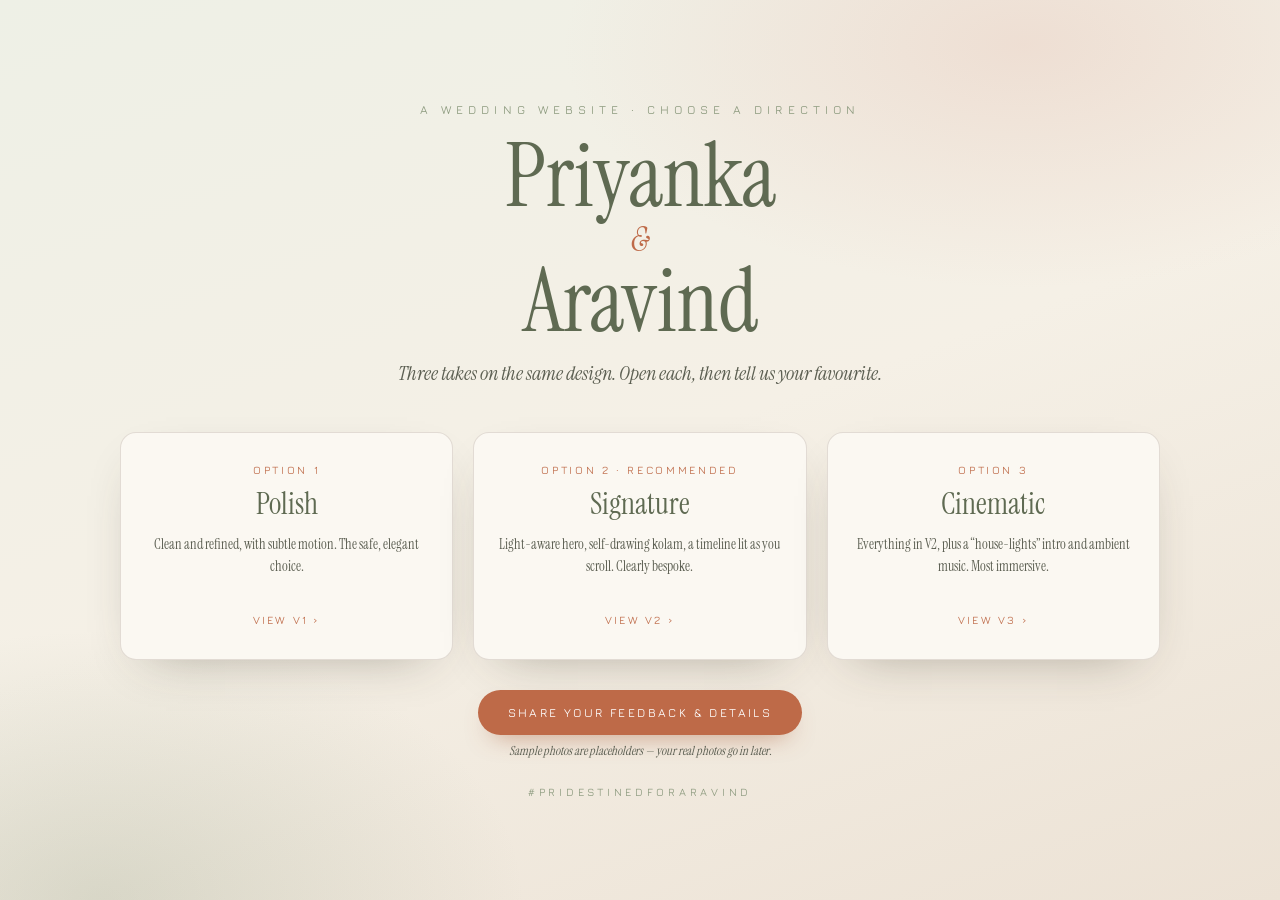
==== index.html @ 7459427a "Preview: 3 wedding-site design variations + feedback form Co-Authored-By: Claude Opus 4.8 <noreply@a" ====
<!DOCTYPE html>
<html lang="en">
<head>
<meta charset="UTF-8">
<meta name="viewport" content="width=device-width, initial-scale=1">
<title>Priyanka & Aravind — design options</title>
<meta name="description" content="Three design options for the wedding website of Priyanka & Aravind. Pick a favourite.">
<meta property="og:type" content="website">
<meta property="og:title" content="Priyanka & Aravind — choose a design">
<meta property="og:description" content="Three design options for our wedding website. Take a look and tell us your favourite.">
<meta property="og:image" content="https://shyamsundar-stack.github.io/pa-wedding-preview/v2-signature/assets/share.png">
<style>
@font-face{font-family:'Instr';src:url('v2-signature/assets/fonts/InstrumentSerif-Regular.ttf');}
@font-face{font-family:'InstrI';font-style:italic;src:url('v2-signature/assets/fonts/InstrumentSerif-Italic.ttf');}
@font-face{font-family:'Jura';src:url('v2-signature/assets/fonts/Jura-Medium.ttf');}
:root{--ivory:#f5f0e6;--ivory2:#fbf8f2;--sage:#8c9a7e;--saged:#5f6a52;--terra:#be6a48;--ink:#42463c;--inks:#5b5e51;--line:rgba(110,90,72,.18);--shadow:0 18px 50px -28px rgba(60,55,40,.45);}
*{margin:0;padding:0;box-sizing:border-box;}
body{font-family:'Instr',Georgia,serif;color:var(--ink);min-height:100vh;
 background:radial-gradient(60% 45% at 80% 5%,rgba(233,201,188,.45),transparent 60%),
 radial-gradient(55% 50% at 8% 100%,rgba(140,154,126,.25),transparent 60%),
 linear-gradient(160deg,#eef0e6,var(--ivory) 50%,#ece2d5);
 display:flex;align-items:center;justify-content:center;padding:54px 22px;}
.wrap{max-width:1040px;width:100%;text-align:center;}
.eye{font-family:'Jura',sans-serif;text-transform:uppercase;letter-spacing:.42em;font-size:12px;color:var(--sage);margin-bottom:18px;}
h1{font-weight:400;color:var(--saged);font-size:clamp(46px,9vw,88px);line-height:.95;}
h1 .amp{font-family:'InstrI',serif;font-style:italic;color:var(--terra);display:block;font-size:.4em;margin:4px 0;}
.sub{font-family:'InstrI',serif;font-style:italic;color:var(--inks);font-size:clamp(16px,2.4vw,20px);margin-top:16px;}
.grid{display:grid;grid-template-columns:repeat(3,1fr);gap:20px;margin:46px 0 30px;}
.opt{display:block;background:var(--ivory2);border:1px solid var(--line);border-radius:16px;padding:30px 24px;
 text-decoration:none;color:inherit;transition:.25s;box-shadow:var(--shadow);}
.opt:hover{transform:translateY(-4px);border-color:var(--sage);}
.opt .n{font-family:'Jura',sans-serif;text-transform:uppercase;letter-spacing:.24em;font-size:11px;color:var(--terra);}
.opt h2{font-weight:400;color:var(--saged);font-size:30px;margin:8px 0 10px;}
.opt p{font-size:14px;color:var(--inks);line-height:1.6;min-height:66px;}
.opt .go{font-family:'Jura',sans-serif;text-transform:uppercase;letter-spacing:.2em;font-size:11px;color:var(--terra);margin-top:14px;display:inline-block;}
.fb{display:inline-flex;align-items:center;gap:10px;font-family:'Jura',sans-serif;text-transform:uppercase;
 letter-spacing:.2em;font-size:12px;color:#fff;background:var(--terra);padding:15px 30px;border-radius:34px;
 text-decoration:none;box-shadow:0 12px 26px -14px rgba(164,84,47,.7);transition:.25s;}
.fb:hover{background:#a4542f;transform:translateY(-2px);}
.hash{font-family:'Jura',sans-serif;text-transform:uppercase;letter-spacing:.34em;font-size:11px;color:var(--sage);margin-top:26px;}
.note{font-size:12.5px;color:var(--inks);font-style:italic;margin-top:8px;}
@media(max-width:760px){.grid{grid-template-columns:1fr;}.opt p{min-height:0;}}
</style>
</head>
<body>
<div class="wrap">
  <div class="eye">A wedding website · choose a direction</div>
  <h1>Priyanka<span class="amp">&amp;</span>Aravind</h1>
  <div class="sub">Three takes on the same design. Open each, then tell us your favourite.</div>
  <div class="grid">
    <a class="opt" href="v1-polish/"><div class="n">Option 1</div><h2>Polish</h2><p>Clean and refined, with subtle motion. The safe, elegant choice.</p><span class="go">View V1 &rsaquo;</span></a>
    <a class="opt" href="v2-signature/"><div class="n">Option 2 · recommended</div><h2>Signature</h2><p>Light-aware hero, self-drawing kolam, a timeline lit as you scroll. Clearly bespoke.</p><span class="go">View V2 &rsaquo;</span></a>
    <a class="opt" href="v3-cinematic/"><div class="n">Option 3</div><h2>Cinematic</h2><p>Everything in V2, plus a “house-lights” intro and ambient music. Most immersive.</p><span class="go">View V3 &rsaquo;</span></a>
  </div>
  <a class="fb" href="feedback/">Share your feedback &amp; details</a>
  <div class="note">Sample photos are placeholders — your real photos go in later.</div>
  <div class="hash">#PRIDestinedForAravind</div>
</div>
</body>
</html>
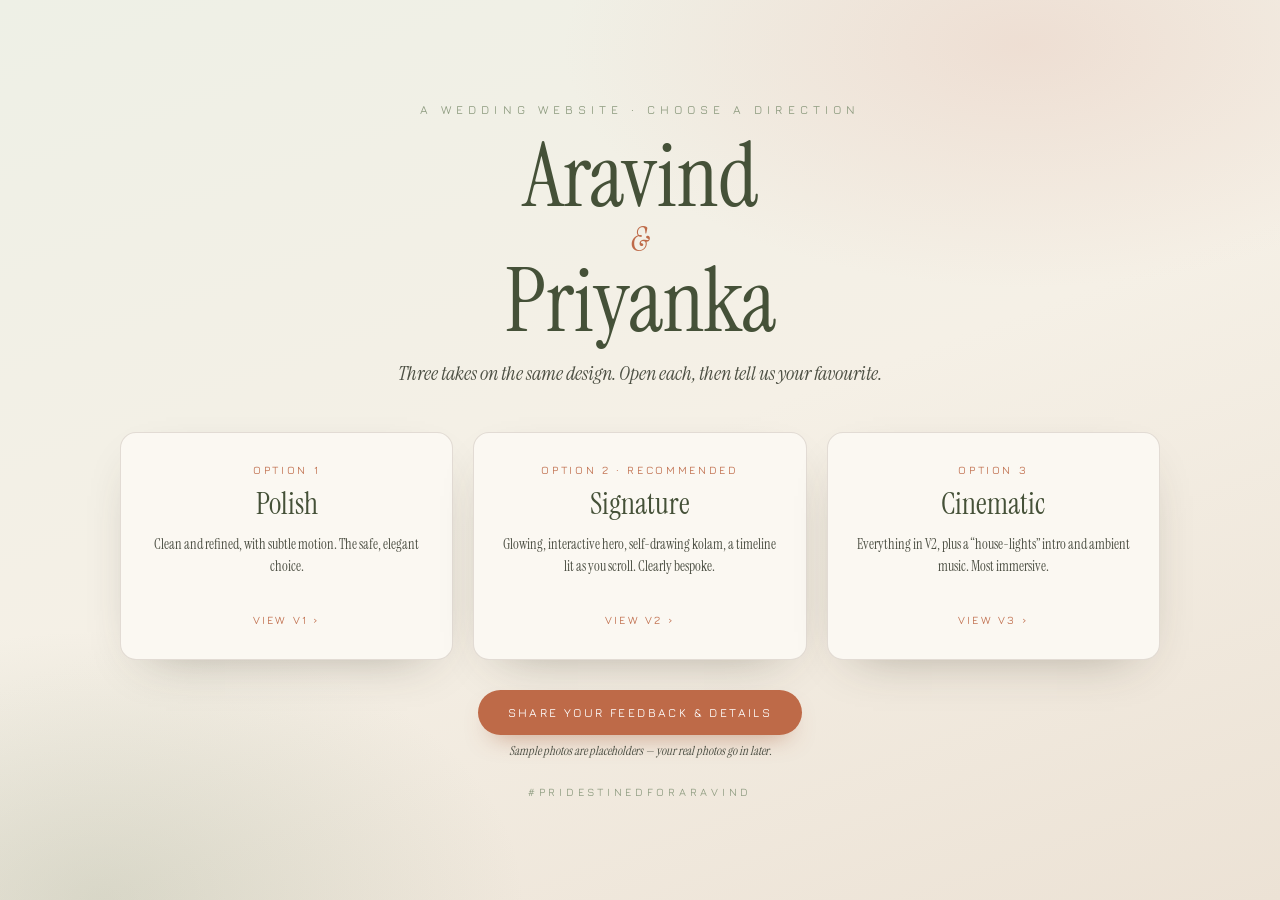
==== commit 34b8af46: "Remove residual light-metaphor copy (headings/taglines/intro/meta); finish Aravind-first across OG t" ====
--- a/index.html
+++ b/index.html
@@ -3,17 +3,17 @@
 <head>
 <meta charset="UTF-8">
 <meta name="viewport" content="width=device-width, initial-scale=1">
-<title>Priyanka & Aravind — design options</title>
-<meta name="description" content="Three design options for the wedding website of Priyanka & Aravind. Pick a favourite.">
+<title>Aravind & Priyanka — design options</title>
+<meta name="description" content="Three design options for the wedding website of Aravind & Priyanka. Pick a favourite.">
 <meta property="og:type" content="website">
-<meta property="og:title" content="Priyanka & Aravind — choose a design">
+<meta property="og:title" content="Aravind & Priyanka — choose a design">
 <meta property="og:description" content="Three design options for our wedding website. Take a look and tell us your favourite.">
 <meta property="og:image" content="https://shyamsundar-stack.github.io/pa-wedding-preview/v2-signature/assets/share.png">
 <style>
 @font-face{font-family:'Instr';src:url('v2-signature/assets/fonts/InstrumentSerif-Regular.ttf');}
 @font-face{font-family:'InstrI';font-style:italic;src:url('v2-signature/assets/fonts/InstrumentSerif-Italic.ttf');}
 @font-face{font-family:'Jura';src:url('v2-signature/assets/fonts/Jura-Medium.ttf');}
-:root{--ivory:#f5f0e6;--ivory2:#fbf8f2;--sage:#8c9a7e;--saged:#5f6a52;--terra:#be6a48;--ink:#42463c;--inks:#5b5e51;--line:rgba(110,90,72,.18);--shadow:0 18px 50px -28px rgba(60,55,40,.45);}
+:root{--ivory:#f5f0e6;--ivory2:#fbf8f2;--sage:#8c9a7e;--saged:#455138;--terra:#be6a48;--ink:#2f322a;--inks:#4c4f43;--line:rgba(110,90,72,.18);--shadow:0 18px 50px -28px rgba(60,55,40,.45);}
 *{margin:0;padding:0;box-sizing:border-box;}
 body{font-family:'Instr',Georgia,serif;color:var(--ink);min-height:100vh;
  background:radial-gradient(60% 45% at 80% 5%,rgba(233,201,188,.45),transparent 60%),
@@ -45,11 +45,11 @@
 <body>
 <div class="wrap">
   <div class="eye">A wedding website · choose a direction</div>
-  <h1>Priyanka<span class="amp">&amp;</span>Aravind</h1>
+  <h1>Aravind<span class="amp">&amp;</span>Priyanka</h1>
   <div class="sub">Three takes on the same design. Open each, then tell us your favourite.</div>
   <div class="grid">
     <a class="opt" href="v1-polish/"><div class="n">Option 1</div><h2>Polish</h2><p>Clean and refined, with subtle motion. The safe, elegant choice.</p><span class="go">View V1 &rsaquo;</span></a>
-    <a class="opt" href="v2-signature/"><div class="n">Option 2 · recommended</div><h2>Signature</h2><p>Light-aware hero, self-drawing kolam, a timeline lit as you scroll. Clearly bespoke.</p><span class="go">View V2 &rsaquo;</span></a>
+    <a class="opt" href="v2-signature/"><div class="n">Option 2 · recommended</div><h2>Signature</h2><p>Glowing, interactive hero, self-drawing kolam, a timeline lit as you scroll. Clearly bespoke.</p><span class="go">View V2 &rsaquo;</span></a>
     <a class="opt" href="v3-cinematic/"><div class="n">Option 3</div><h2>Cinematic</h2><p>Everything in V2, plus a “house-lights” intro and ambient music. Most immersive.</p><span class="go">View V3 &rsaquo;</span></a>
   </div>
   <a class="fb" href="feedback/">Share your feedback &amp; details</a>
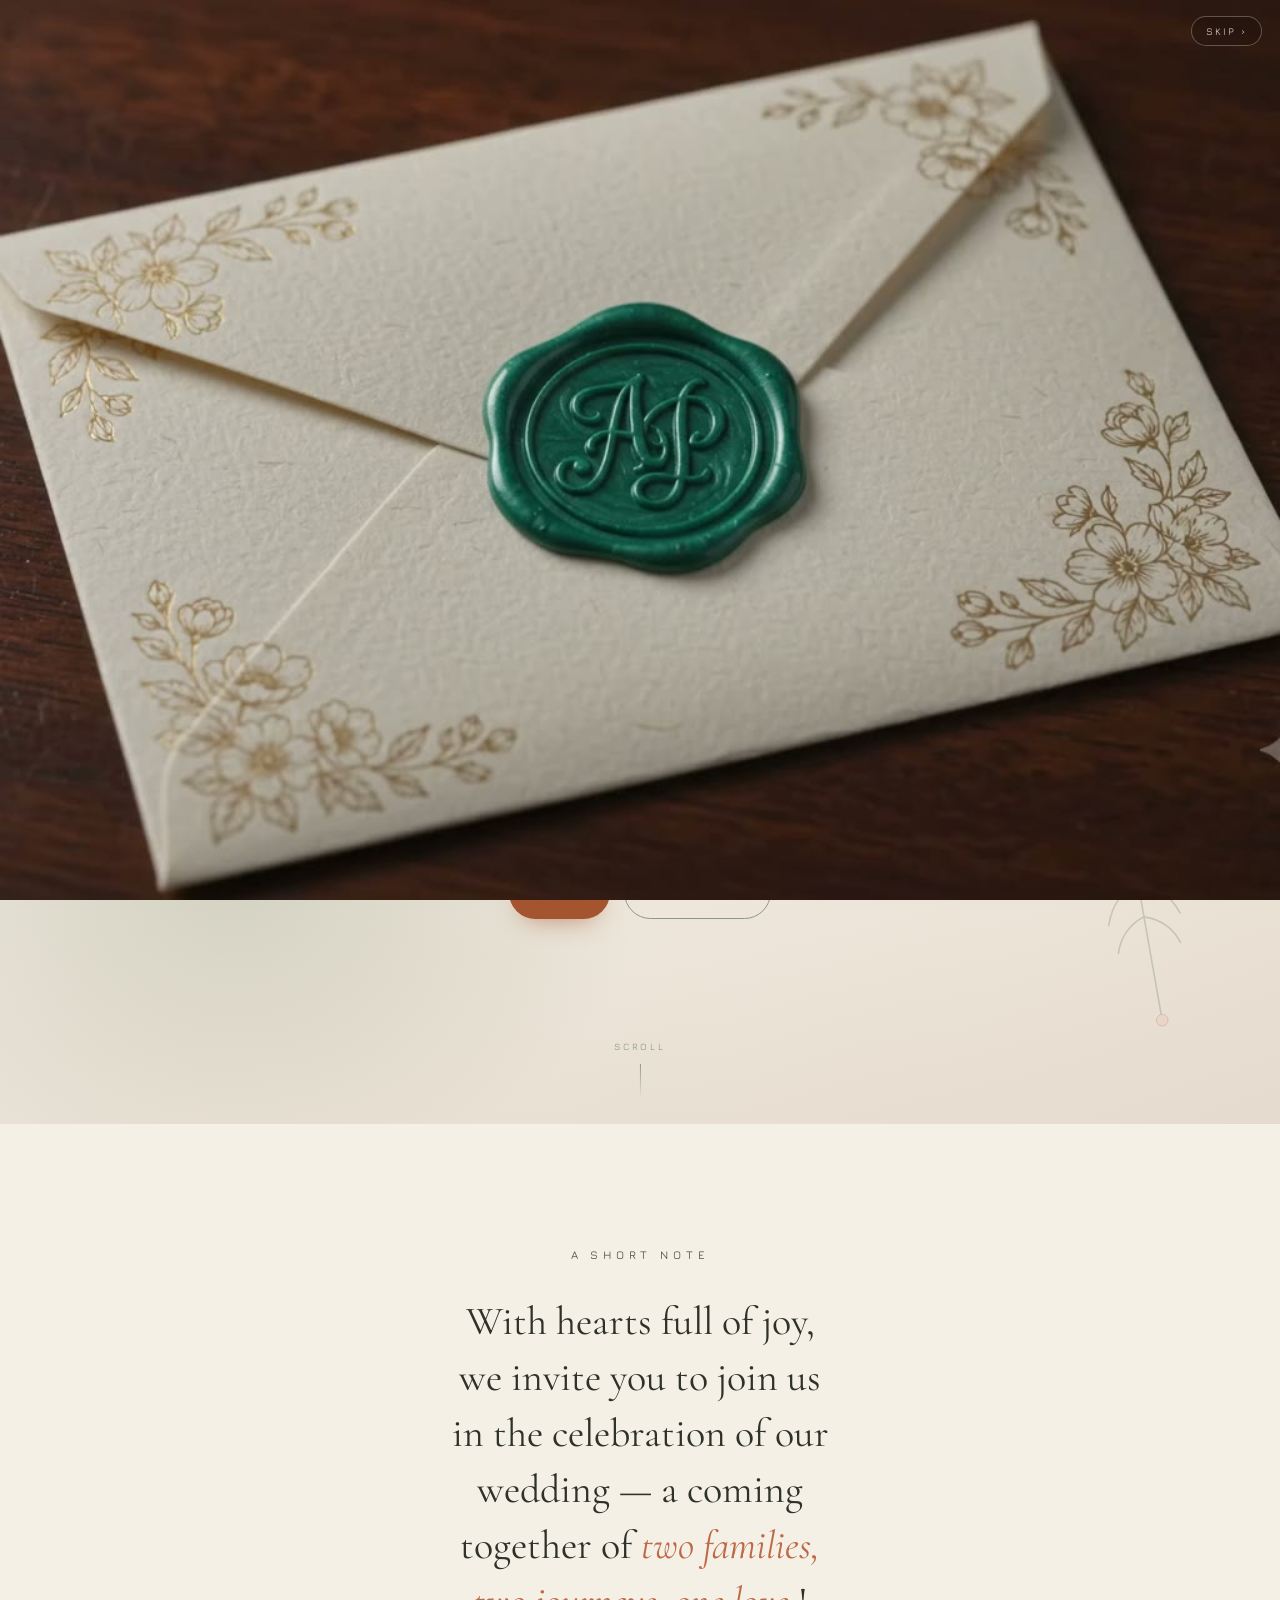
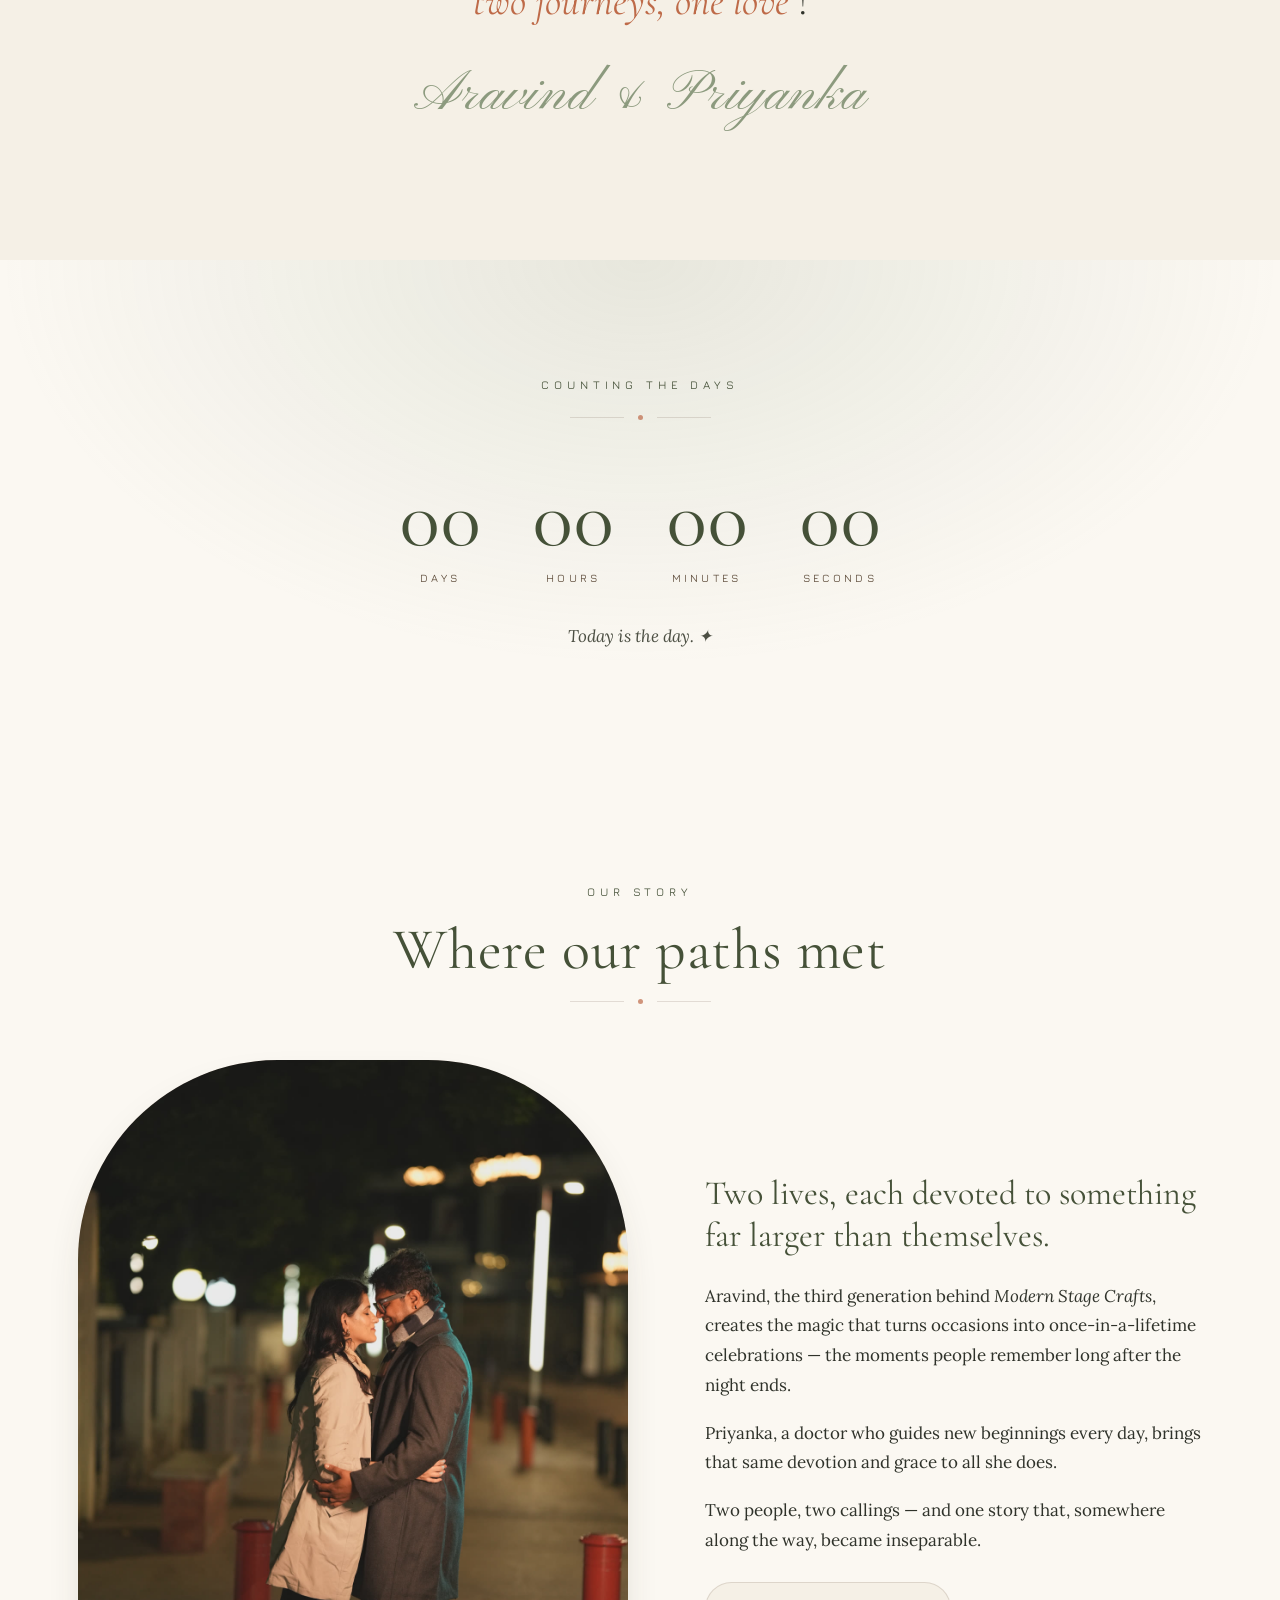
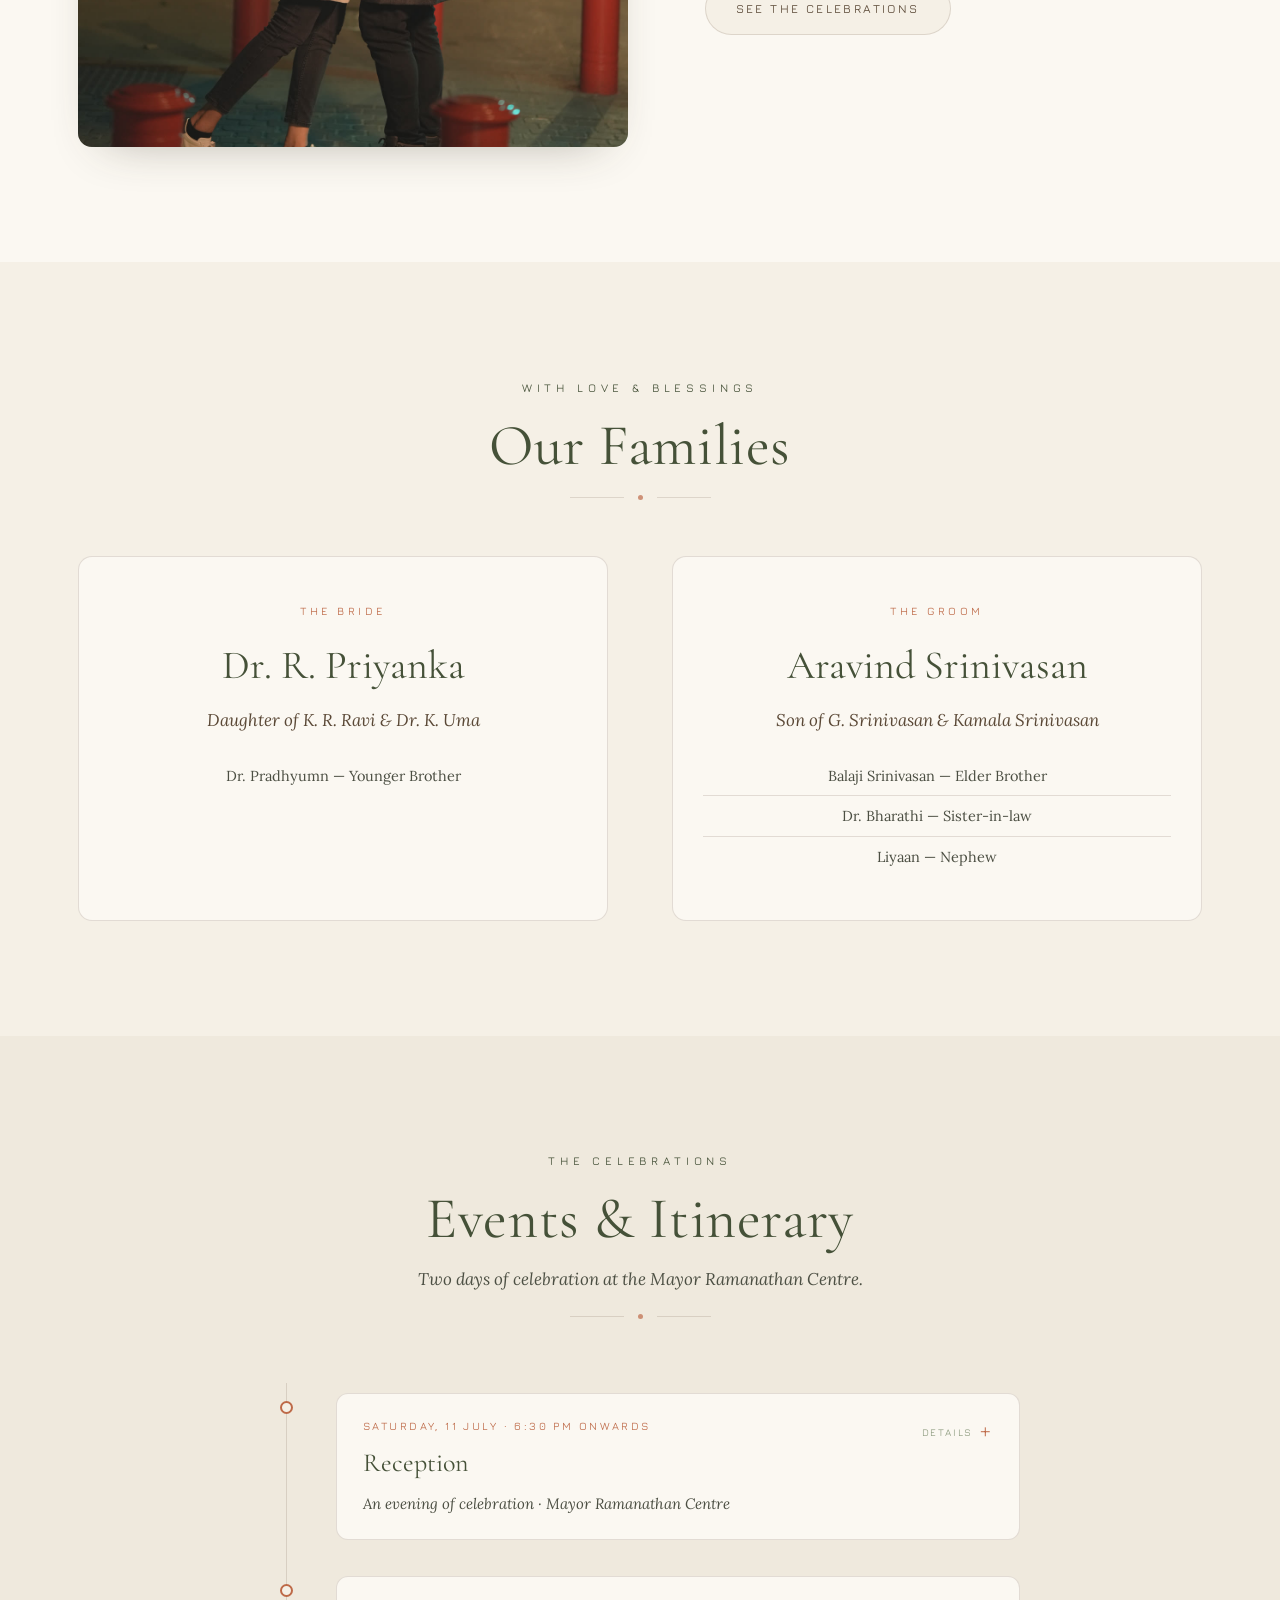
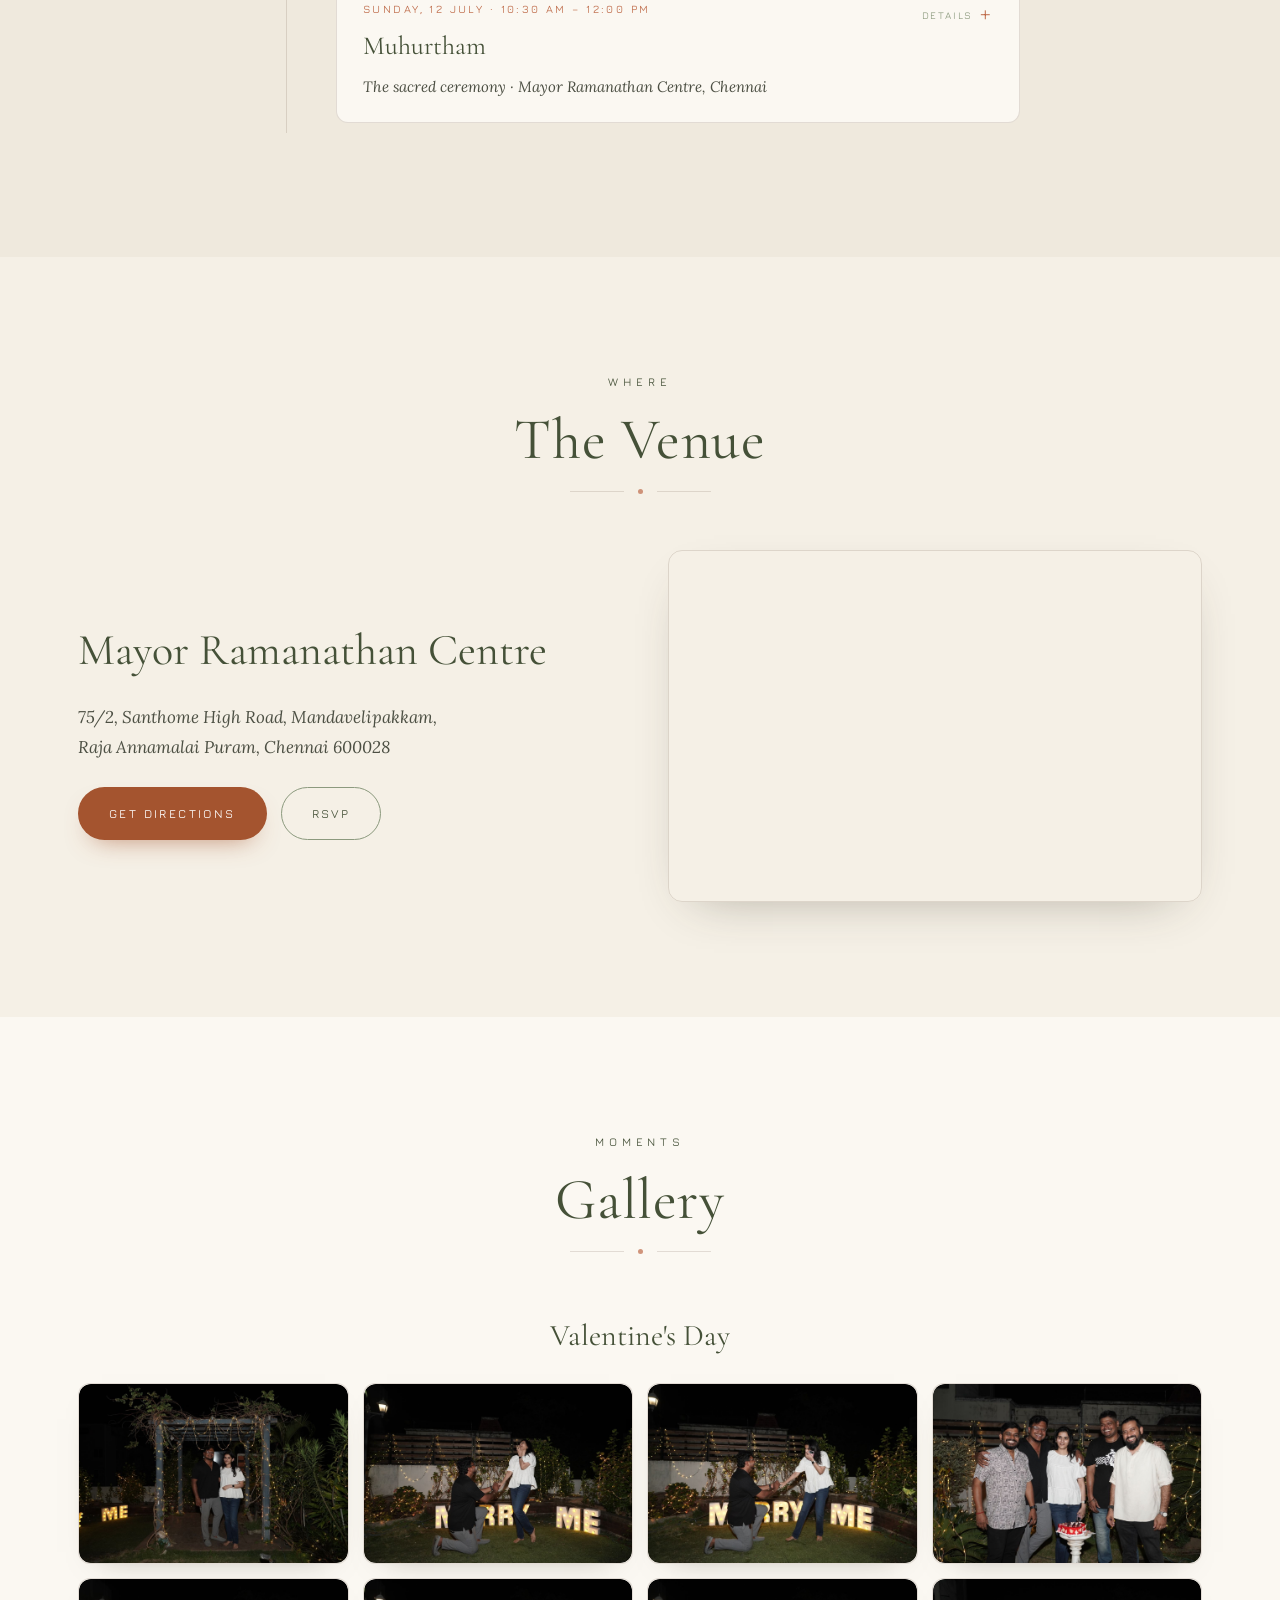
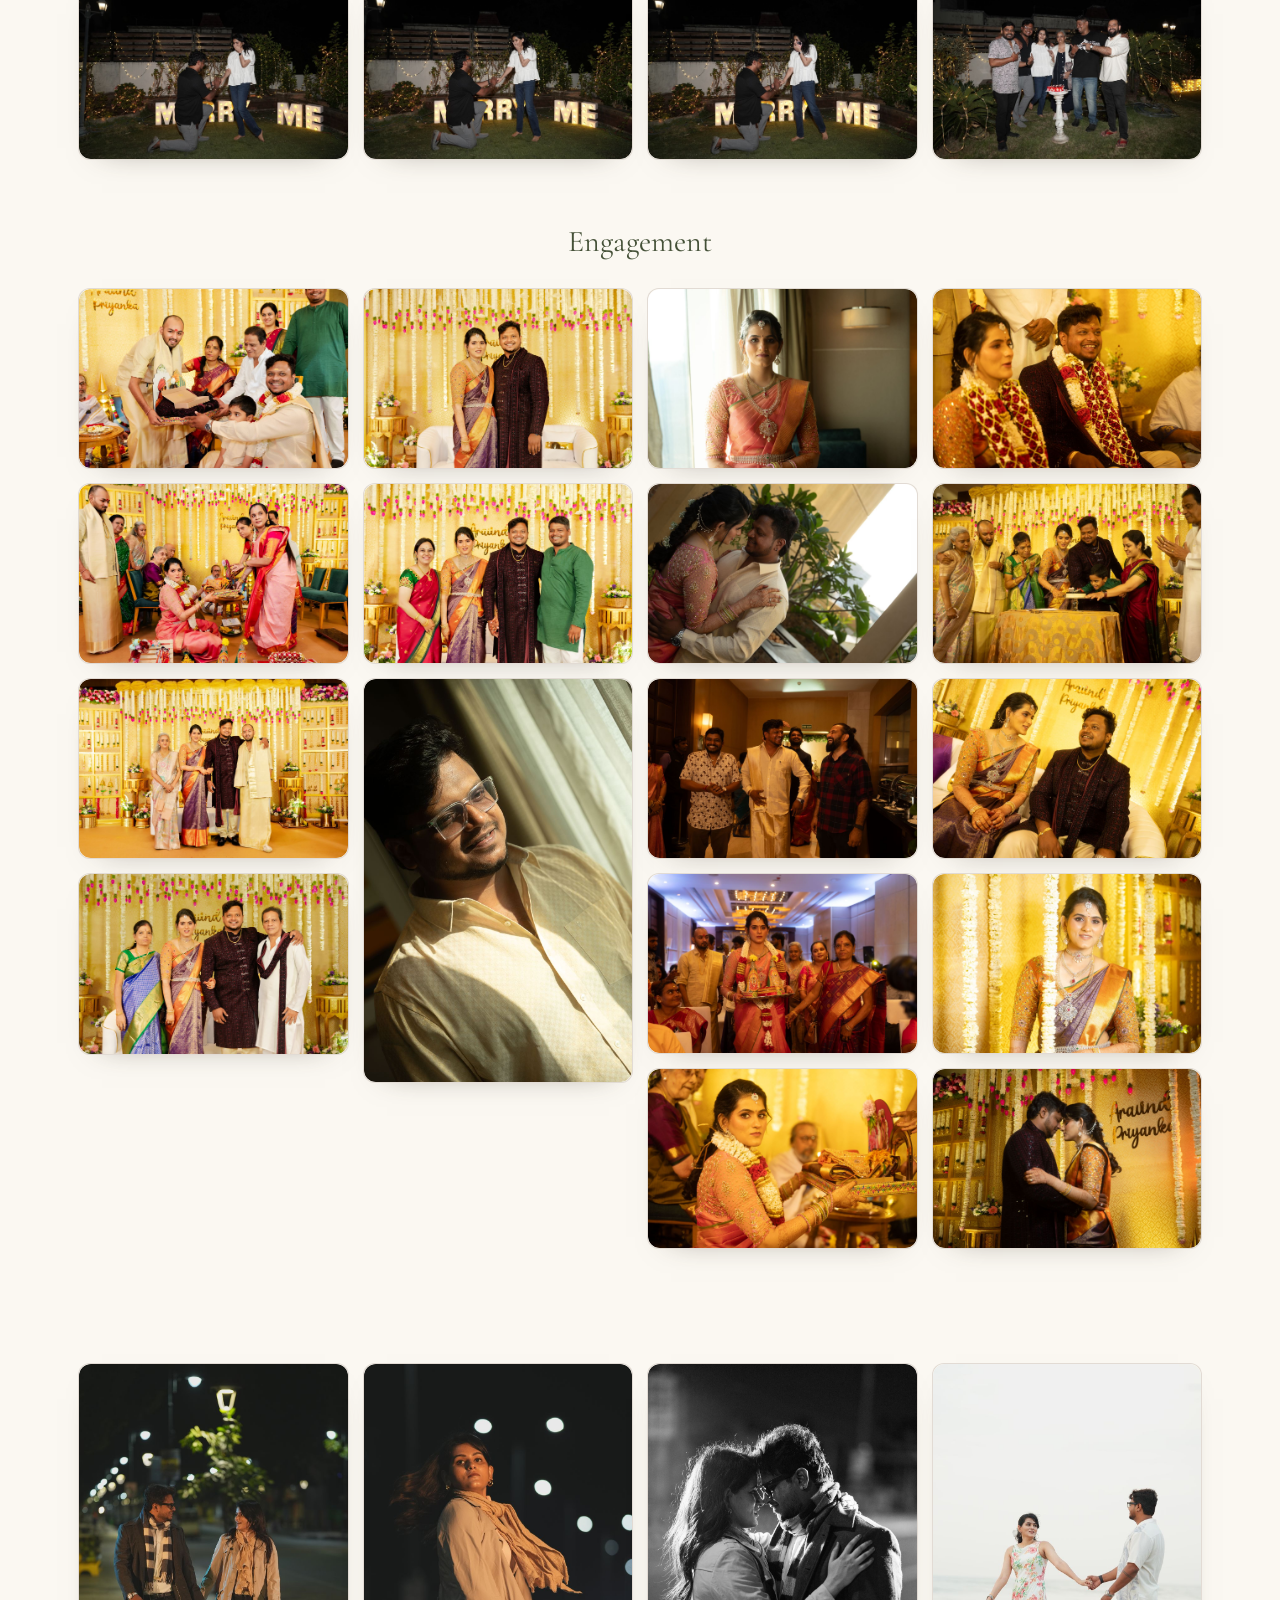
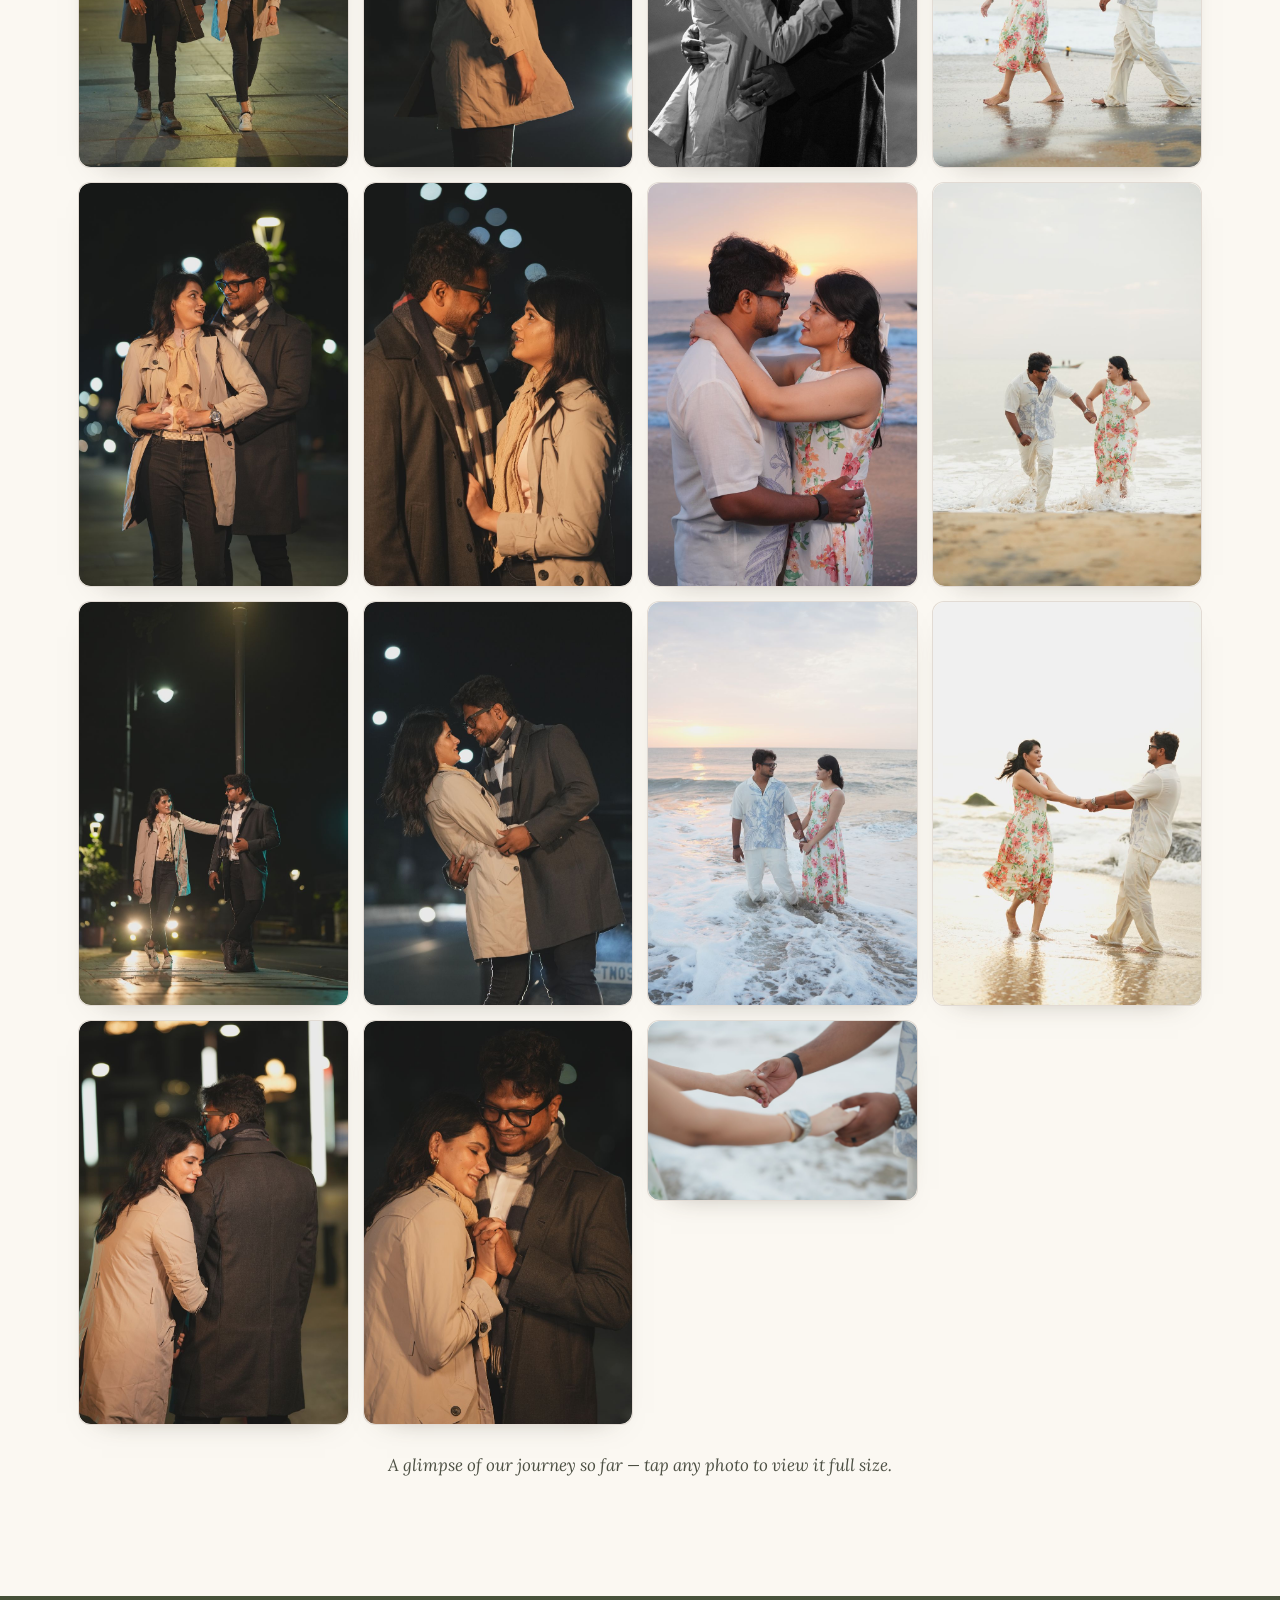
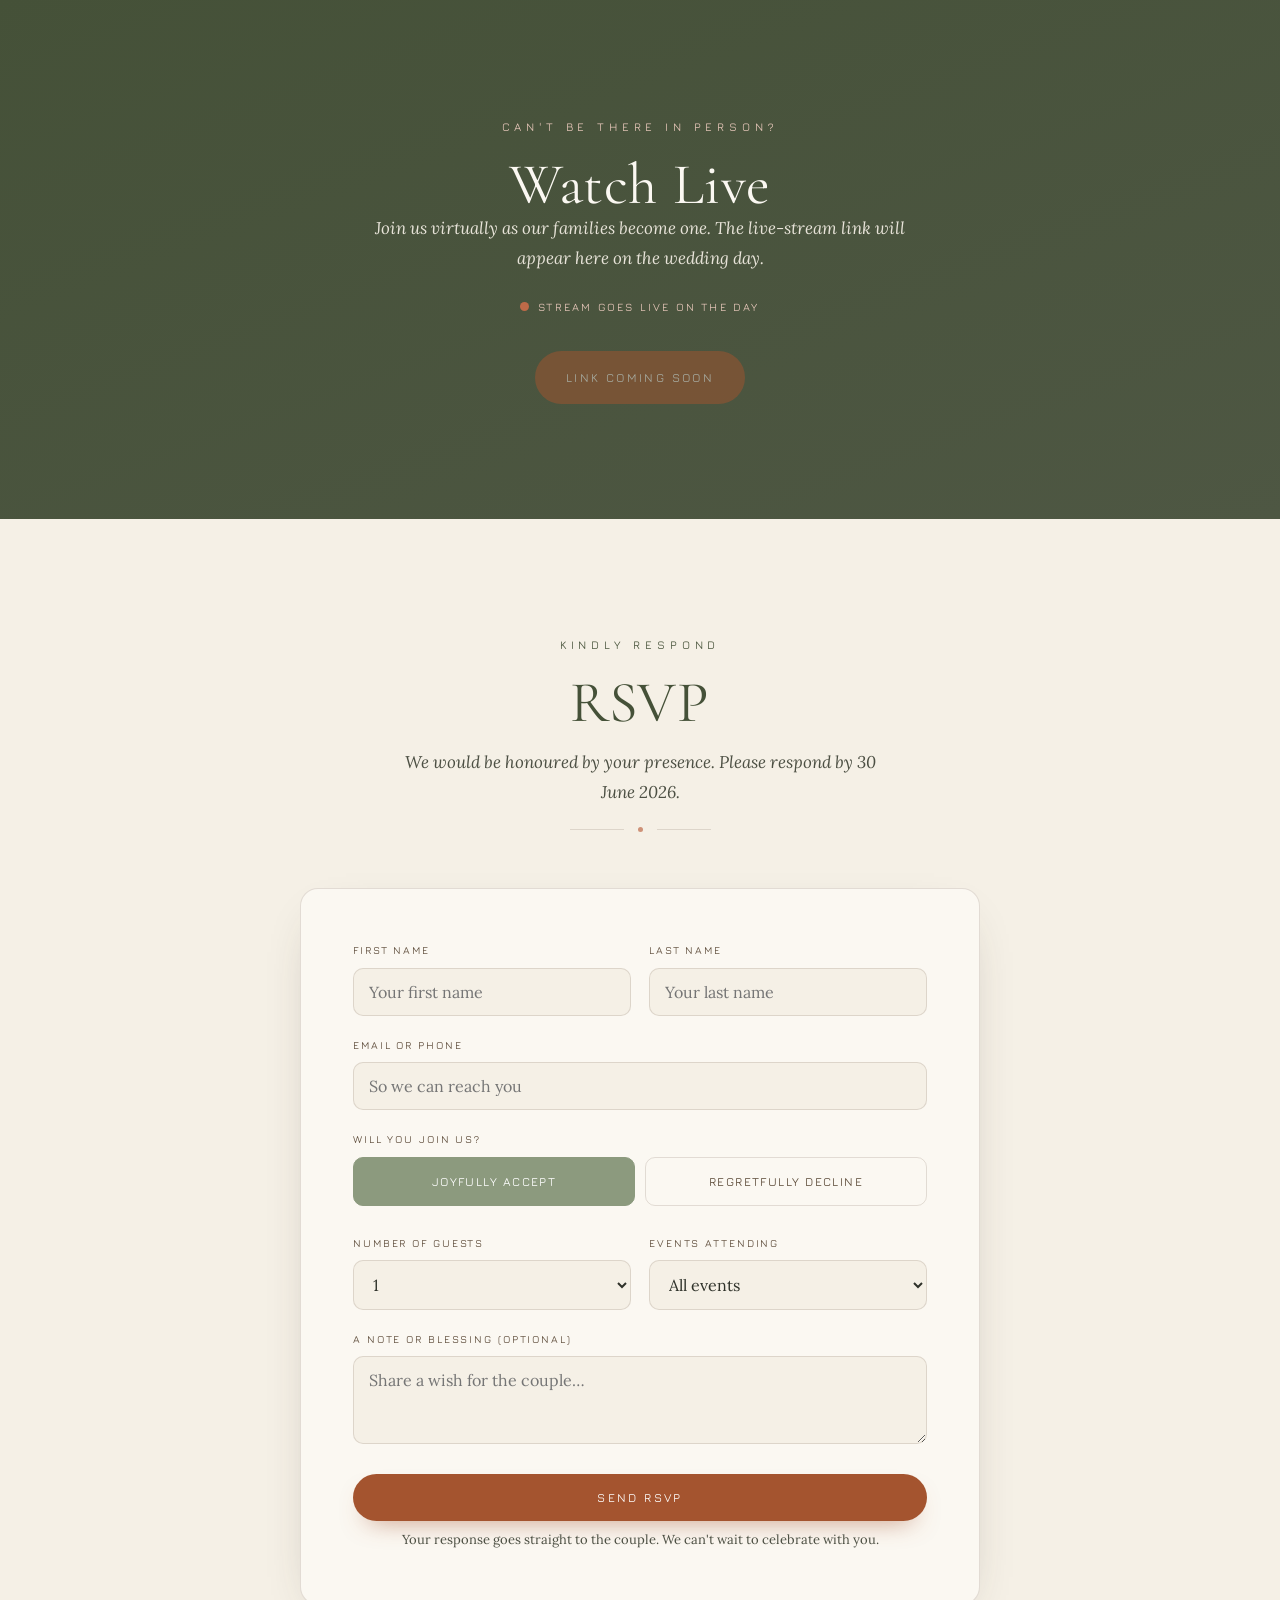
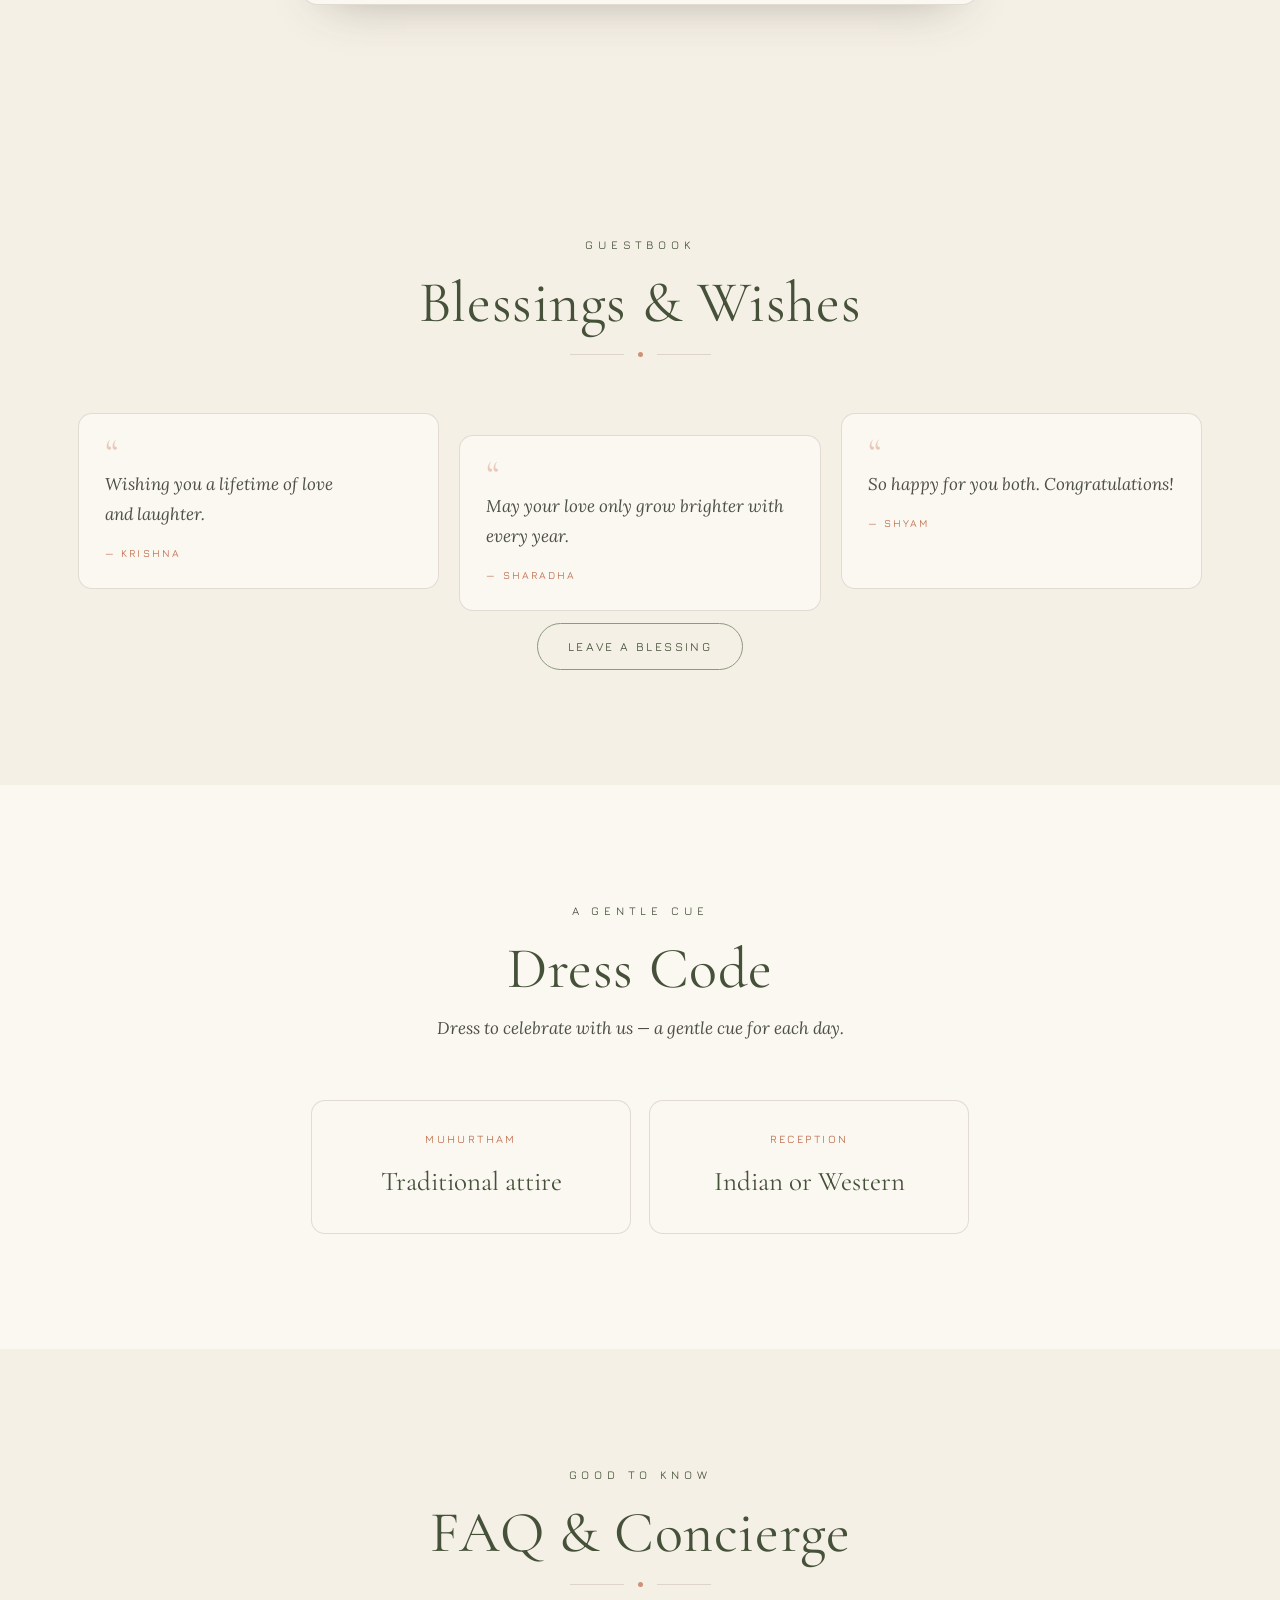
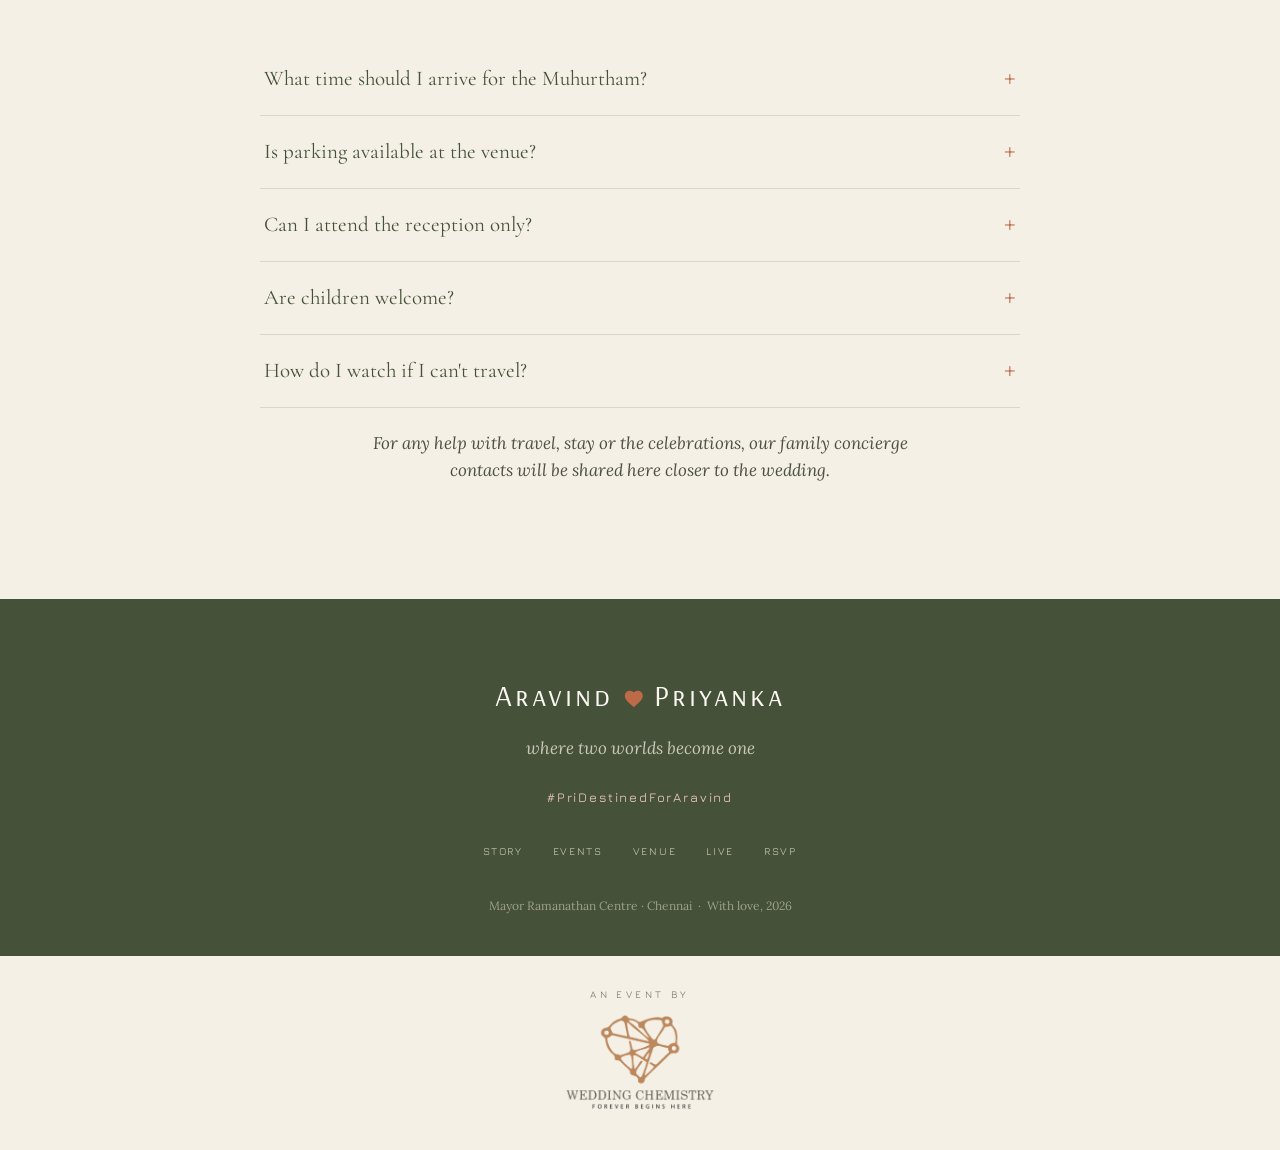
==== commit 411821fa: "Custom domain: add CNAME (aravindandpriyanka.com) + redirect domain root to the wedding site (/intro" ====
--- a/index.html
+++ b/index.html
@@ -1,60 +1,27 @@
-<!DOCTYPE html>
+<!doctype html>
 <html lang="en">
 <head>
-<meta charset="UTF-8">
+<meta charset="utf-8">
 <meta name="viewport" content="width=device-width, initial-scale=1">
-<title>Aravind & Priyanka — design options</title>
-<meta name="description" content="Three design options for the wedding website of Aravind & Priyanka. Pick a favourite.">
-<meta property="og:type" content="website">
-<meta property="og:title" content="Aravind & Priyanka — choose a design">
-<meta property="og:description" content="Three design options for our wedding website. Take a look and tell us your favourite.">
-<meta property="og:image" content="https://shyamsundar-stack.github.io/pa-wedding-preview/v2-signature/assets/share.png">
+<meta name="color-scheme" content="light">
+<title>Aravind &amp; Priyanka — 11 &amp; 12 July 2026</title>
+<meta name="description" content="The wedding of Aravind Srinivasan &amp; Dr. R. Priyanka — Mayor Ramanathan Centre, Chennai.">
+<link rel="canonical" href="https://aravindandpriyanka.com/intro/">
+<meta http-equiv="refresh" content="0; url=intro/">
+<script>location.replace('intro/' + (location.hash || ''));</script>
 <style>
-@font-face{font-family:'Instr';src:url('v2-signature/assets/fonts/InstrumentSerif-Regular.ttf');}
-@font-face{font-family:'InstrI';font-style:italic;src:url('v2-signature/assets/fonts/InstrumentSerif-Italic.ttf');}
-@font-face{font-family:'Jura';src:url('v2-signature/assets/fonts/Jura-Medium.ttf');}
-:root{--ivory:#f5f0e6;--ivory2:#fbf8f2;--sage:#8c9a7e;--saged:#455138;--terra:#be6a48;--ink:#2f322a;--inks:#4c4f43;--line:rgba(110,90,72,.18);--shadow:0 18px 50px -28px rgba(60,55,40,.45);}
-*{margin:0;padding:0;box-sizing:border-box;}
-body{font-family:'Instr',Georgia,serif;color:var(--ink);min-height:100vh;
- background:radial-gradient(60% 45% at 80% 5%,rgba(233,201,188,.45),transparent 60%),
- radial-gradient(55% 50% at 8% 100%,rgba(140,154,126,.25),transparent 60%),
- linear-gradient(160deg,#eef0e6,var(--ivory) 50%,#ece2d5);
- display:flex;align-items:center;justify-content:center;padding:54px 22px;}
-.wrap{max-width:1040px;width:100%;text-align:center;}
-.eye{font-family:'Jura',sans-serif;text-transform:uppercase;letter-spacing:.42em;font-size:12px;color:var(--sage);margin-bottom:18px;}
-h1{font-weight:400;color:var(--saged);font-size:clamp(46px,9vw,88px);line-height:.95;}
-h1 .amp{font-family:'InstrI',serif;font-style:italic;color:var(--terra);display:block;font-size:.4em;margin:4px 0;}
-.sub{font-family:'InstrI',serif;font-style:italic;color:var(--inks);font-size:clamp(16px,2.4vw,20px);margin-top:16px;}
-.grid{display:grid;grid-template-columns:repeat(3,1fr);gap:20px;margin:46px 0 30px;}
-.opt{display:block;background:var(--ivory2);border:1px solid var(--line);border-radius:16px;padding:30px 24px;
- text-decoration:none;color:inherit;transition:.25s;box-shadow:var(--shadow);}
-.opt:hover{transform:translateY(-4px);border-color:var(--sage);}
-.opt .n{font-family:'Jura',sans-serif;text-transform:uppercase;letter-spacing:.24em;font-size:11px;color:var(--terra);}
-.opt h2{font-weight:400;color:var(--saged);font-size:30px;margin:8px 0 10px;}
-.opt p{font-size:14px;color:var(--inks);line-height:1.6;min-height:66px;}
-.opt .go{font-family:'Jura',sans-serif;text-transform:uppercase;letter-spacing:.2em;font-size:11px;color:var(--terra);margin-top:14px;display:inline-block;}
-.fb{display:inline-flex;align-items:center;gap:10px;font-family:'Jura',sans-serif;text-transform:uppercase;
- letter-spacing:.2em;font-size:12px;color:#fff;background:var(--terra);padding:15px 30px;border-radius:34px;
- text-decoration:none;box-shadow:0 12px 26px -14px rgba(164,84,47,.7);transition:.25s;}
-.fb:hover{background:#a4542f;transform:translateY(-2px);}
-.hash{font-family:'Jura',sans-serif;text-transform:uppercase;letter-spacing:.34em;font-size:11px;color:var(--sage);margin-top:26px;}
-.note{font-size:12.5px;color:var(--inks);font-style:italic;margin-top:8px;}
-@media(max-width:760px){.grid{grid-template-columns:1fr;}.opt p{min-height:0;}}
+  html,body{height:100%;margin:0}
+  body{font-family:Georgia,'Times New Roman',serif;background:#f5f0e6;color:#455138;
+    display:grid;place-items:center;text-align:center;padding:24px}
+  .heart{color:#be6a48}
+  a{color:#a4542f}
 </style>
 </head>
 <body>
-<div class="wrap">
-  <div class="eye">A wedding website · choose a direction</div>
-  <h1>Aravind<span class="amp">&amp;</span>Priyanka</h1>
-  <div class="sub">Three takes on the same design. Open each, then tell us your favourite.</div>
-  <div class="grid">
-    <a class="opt" href="v1-polish/"><div class="n">Option 1</div><h2>Polish</h2><p>Clean and refined, with subtle motion. The safe, elegant choice.</p><span class="go">View V1 &rsaquo;</span></a>
-    <a class="opt" href="v2-signature/"><div class="n">Option 2 · recommended</div><h2>Signature</h2><p>Glowing, interactive hero, self-drawing kolam, a timeline lit as you scroll. Clearly bespoke.</p><span class="go">View V2 &rsaquo;</span></a>
-    <a class="opt" href="v3-cinematic/"><div class="n">Option 3</div><h2>Cinematic</h2><p>Everything in V2, plus a “house-lights” intro and ambient music. Most immersive.</p><span class="go">View V3 &rsaquo;</span></a>
+  <div>
+    <p style="font-size:22px;letter-spacing:.04em;">Aravind <span class="heart">&#9829;</span> Priyanka</p>
+    <p style="font-style:italic;opacity:.8;">Taking you to our invitation…</p>
+    <p style="margin-top:18px;"><a href="intro/">Tap here if you are not redirected</a></p>
   </div>
-  <a class="fb" href="feedback/">Share your feedback &amp; details</a>
-  <div class="note">Sample photos are placeholders — your real photos go in later.</div>
-  <div class="hash">#PRIDestinedForAravind</div>
-</div>
 </body>
 </html>
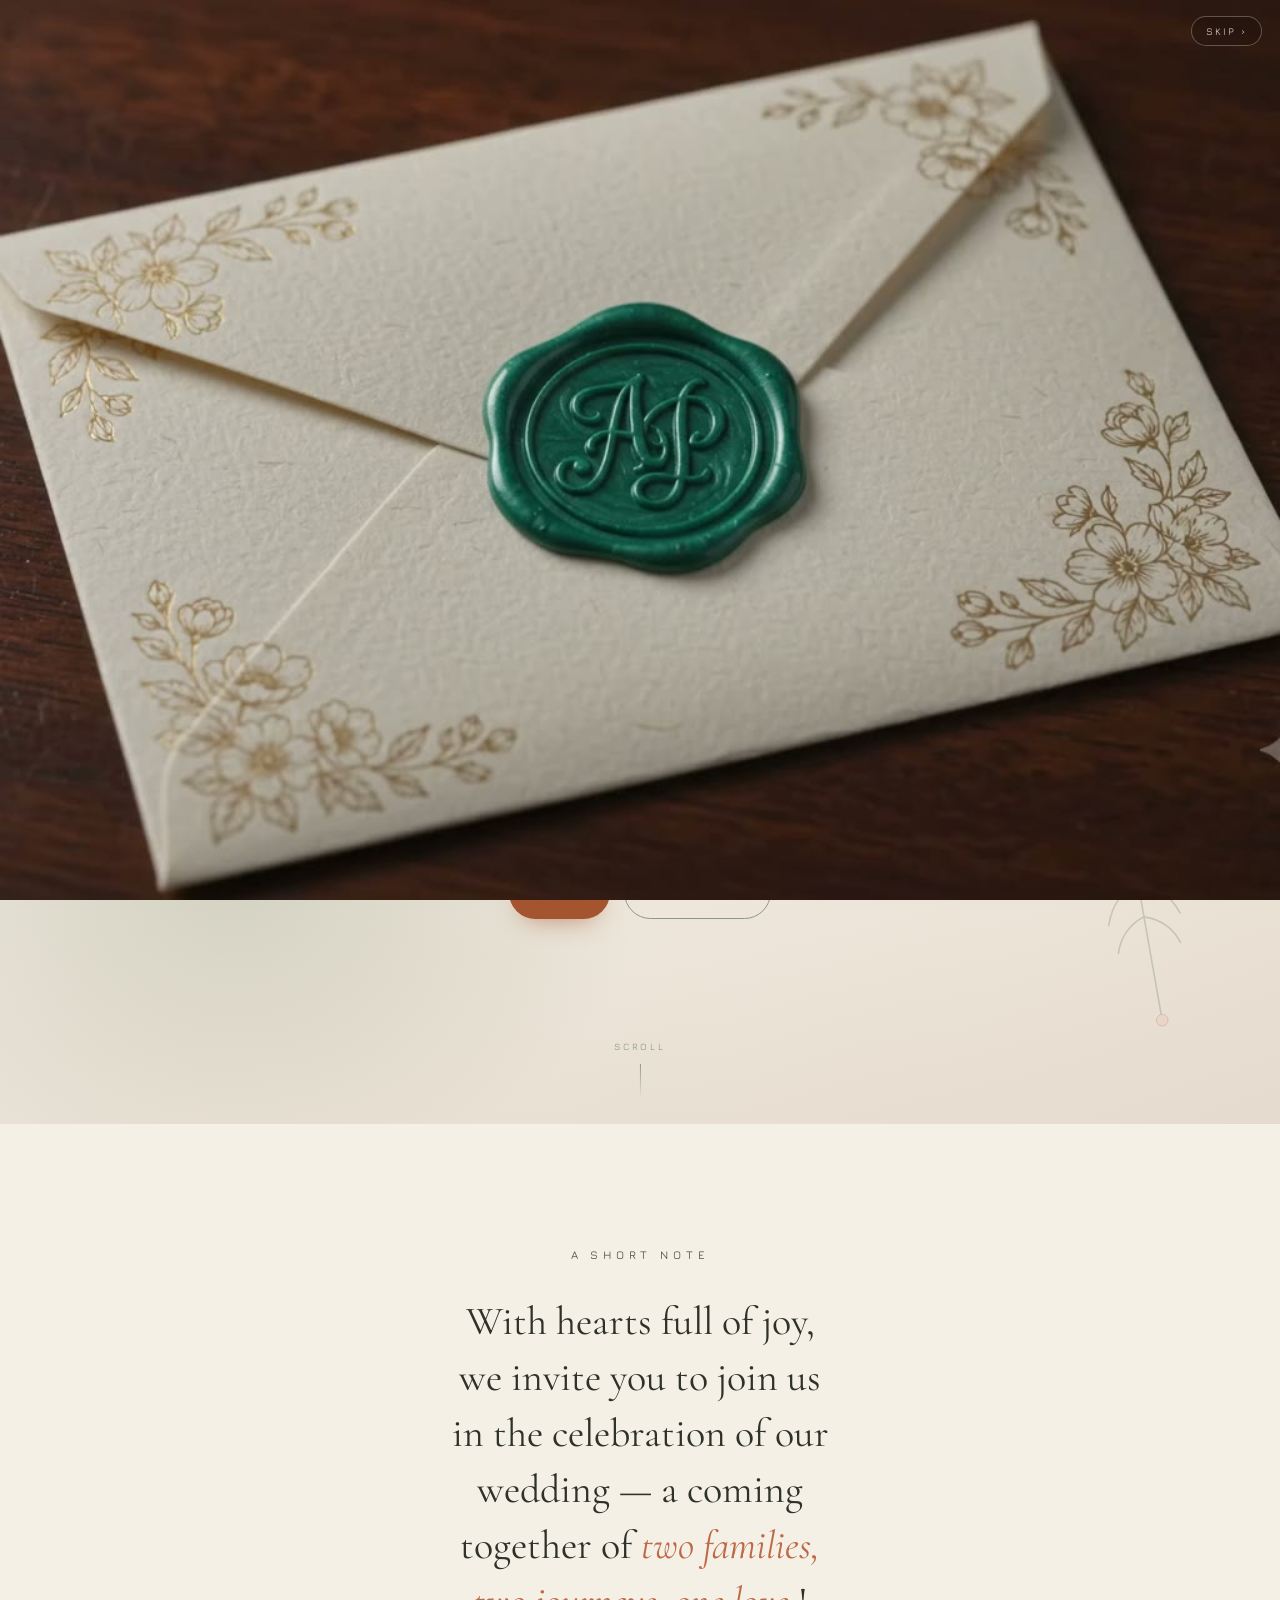
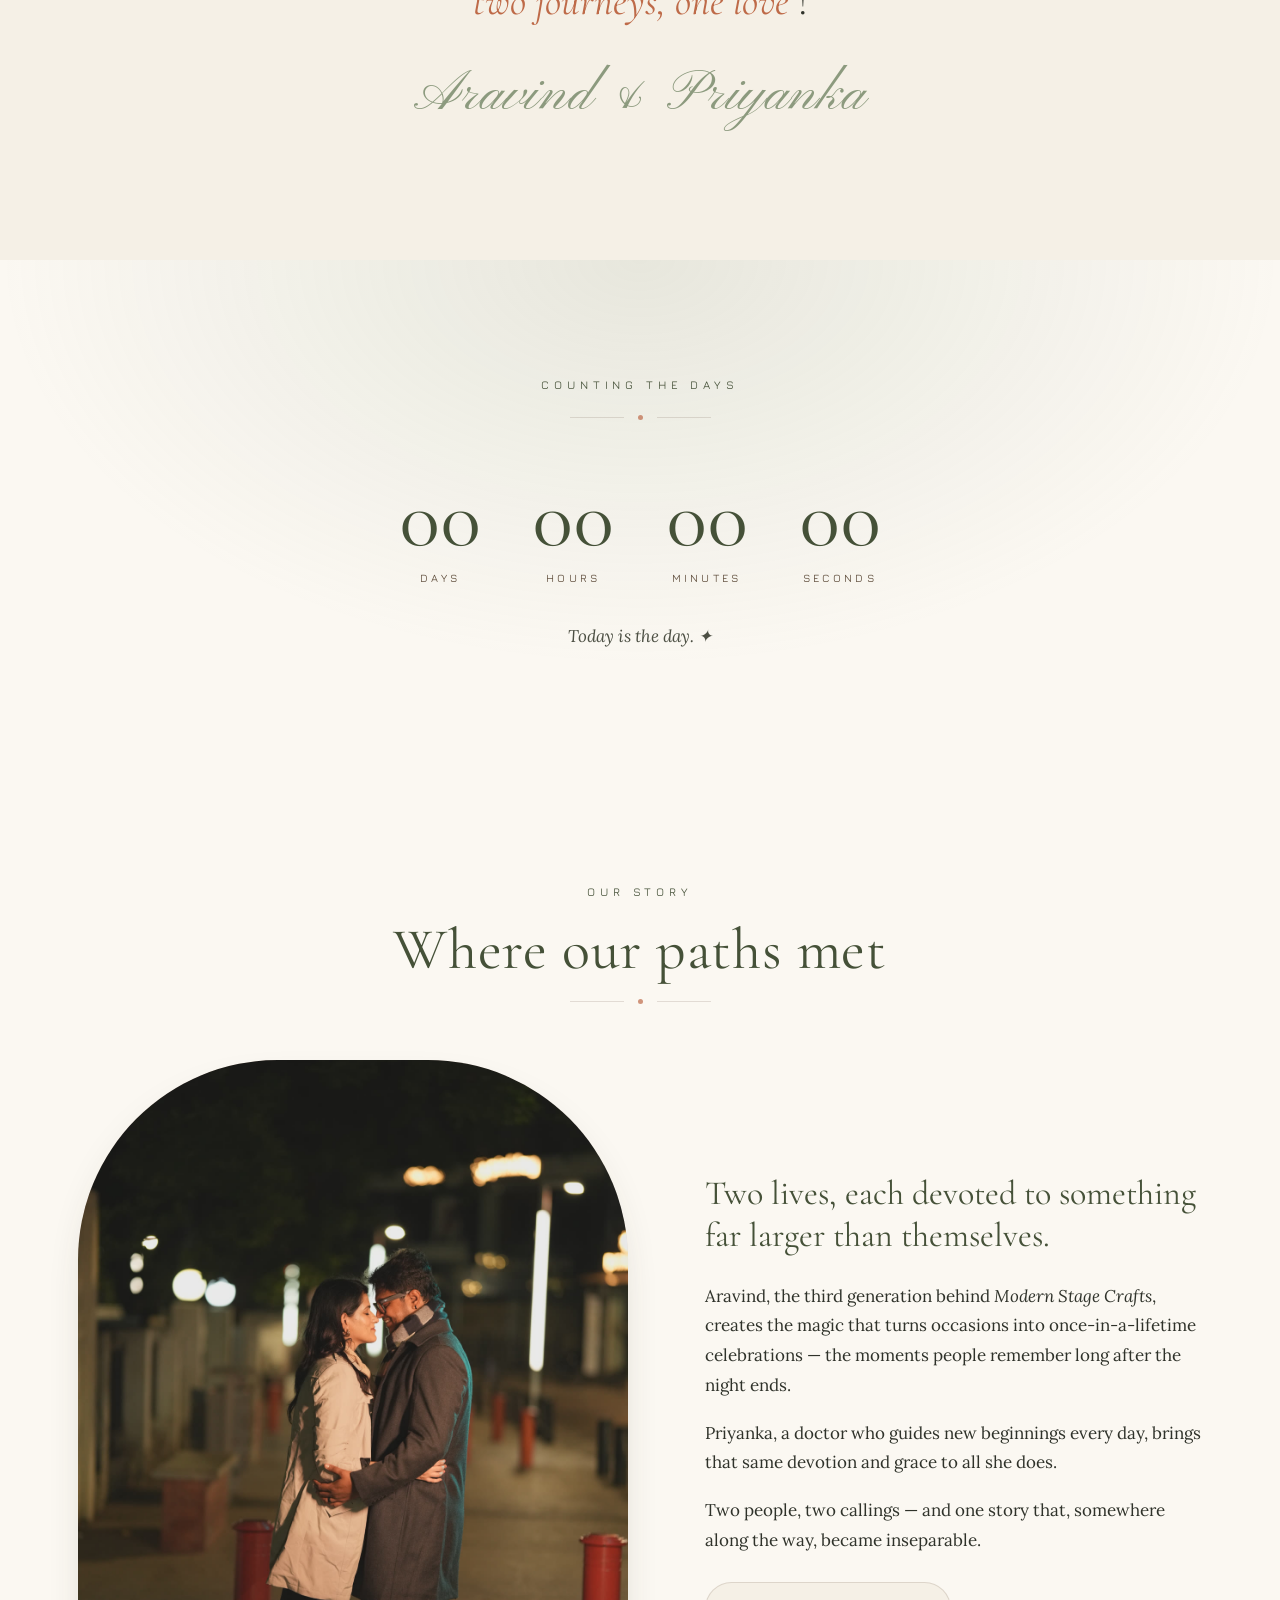
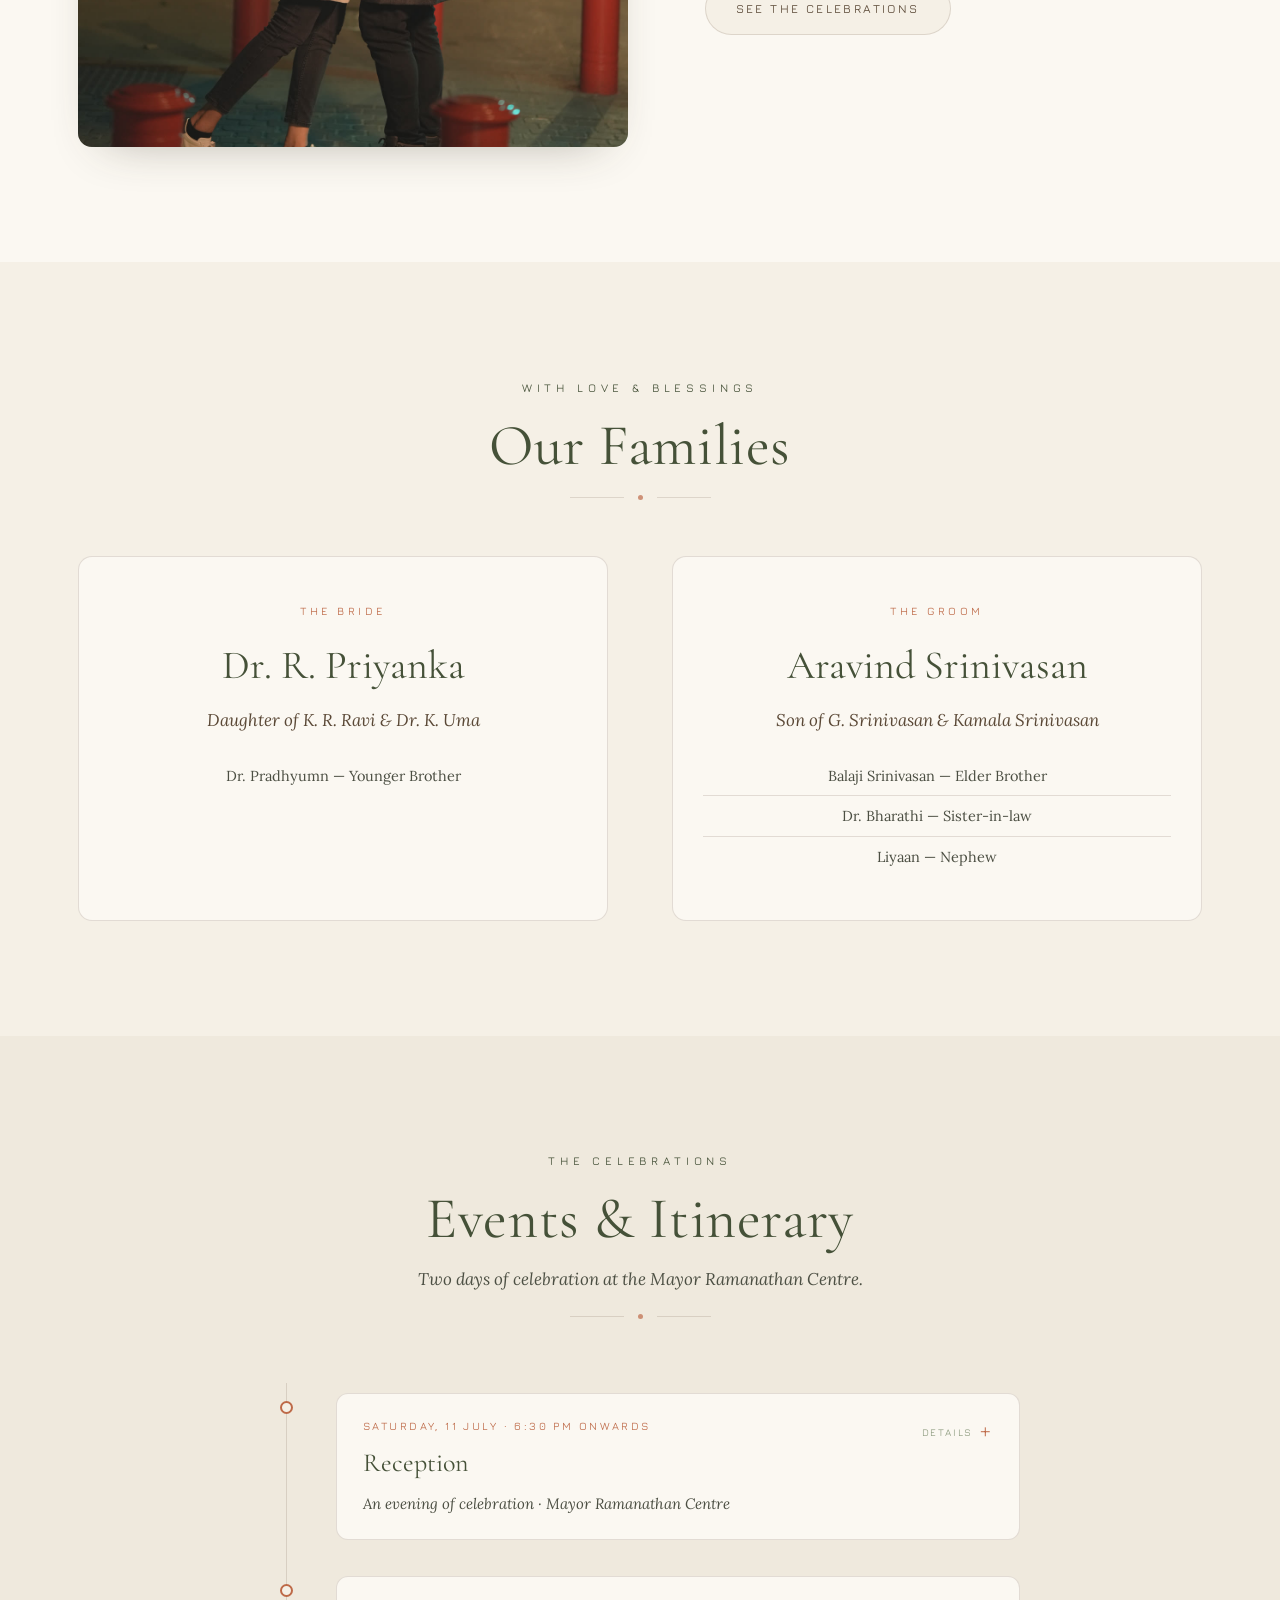
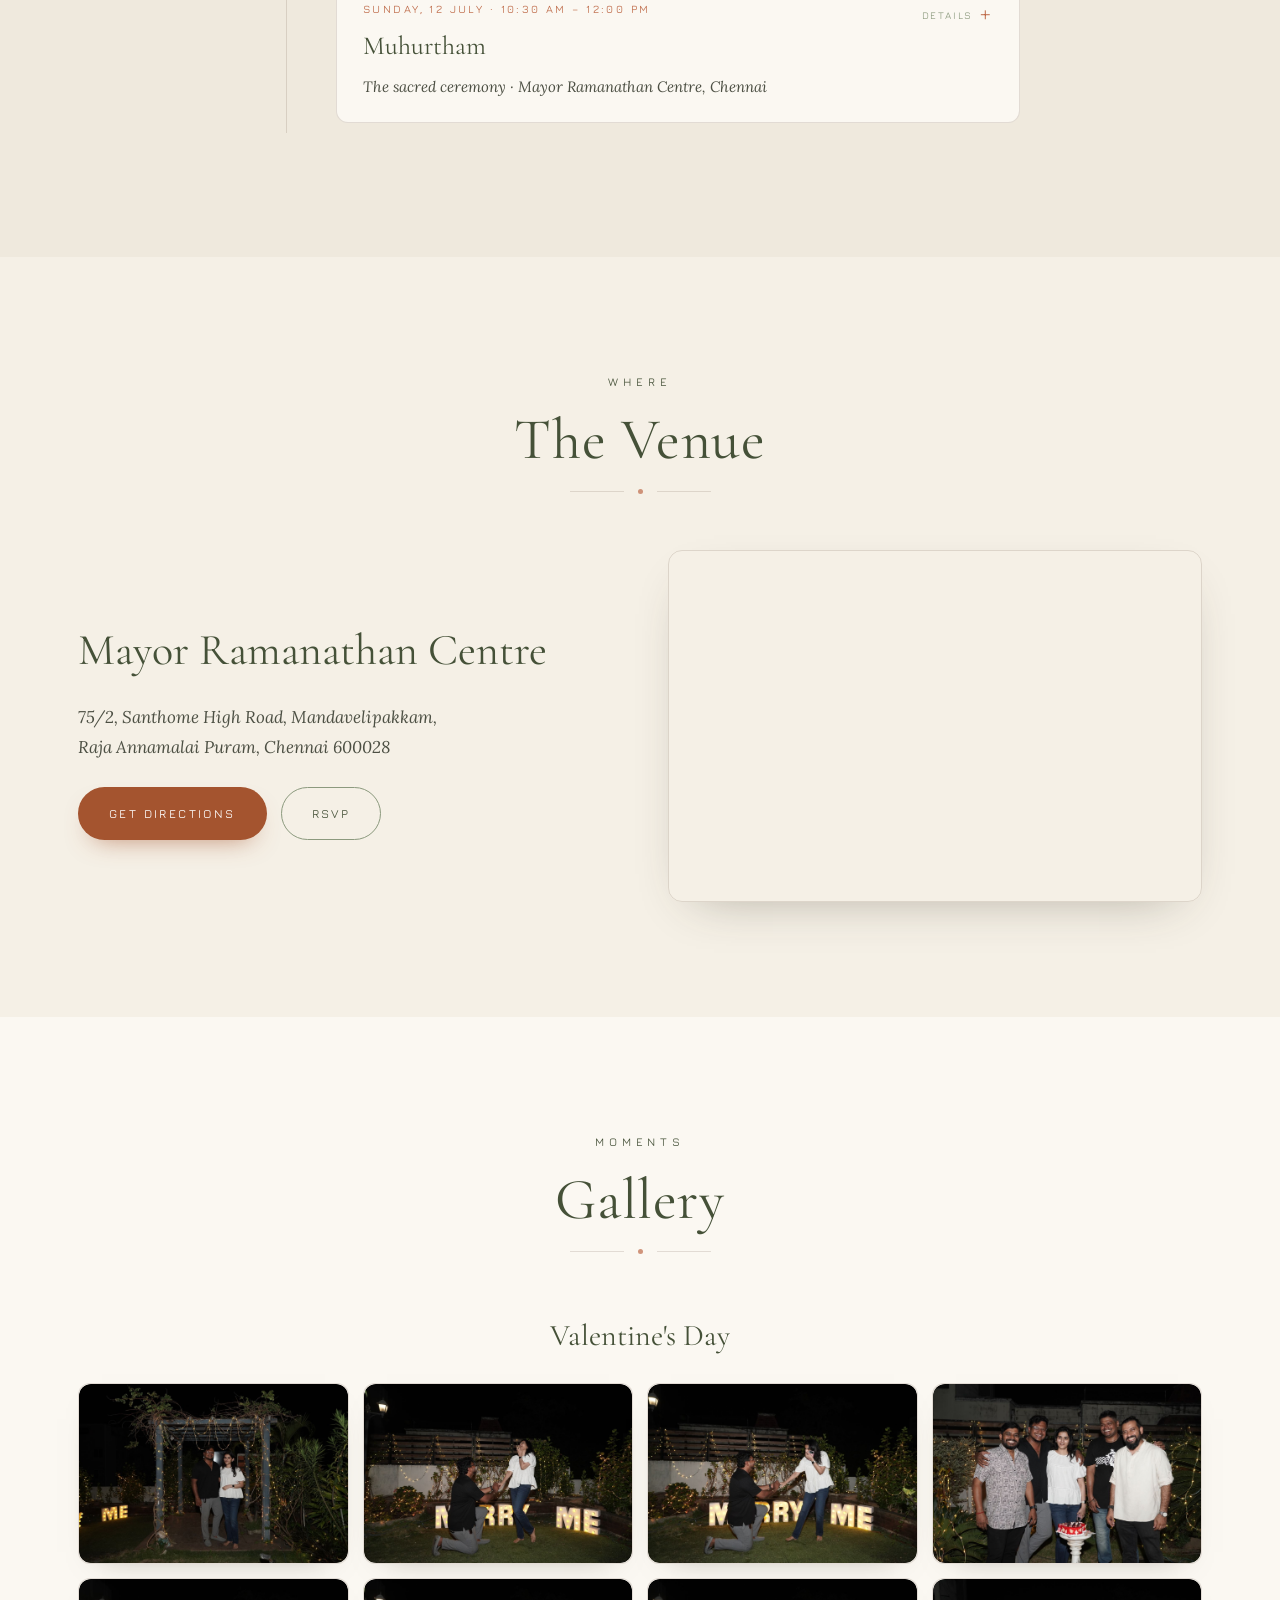
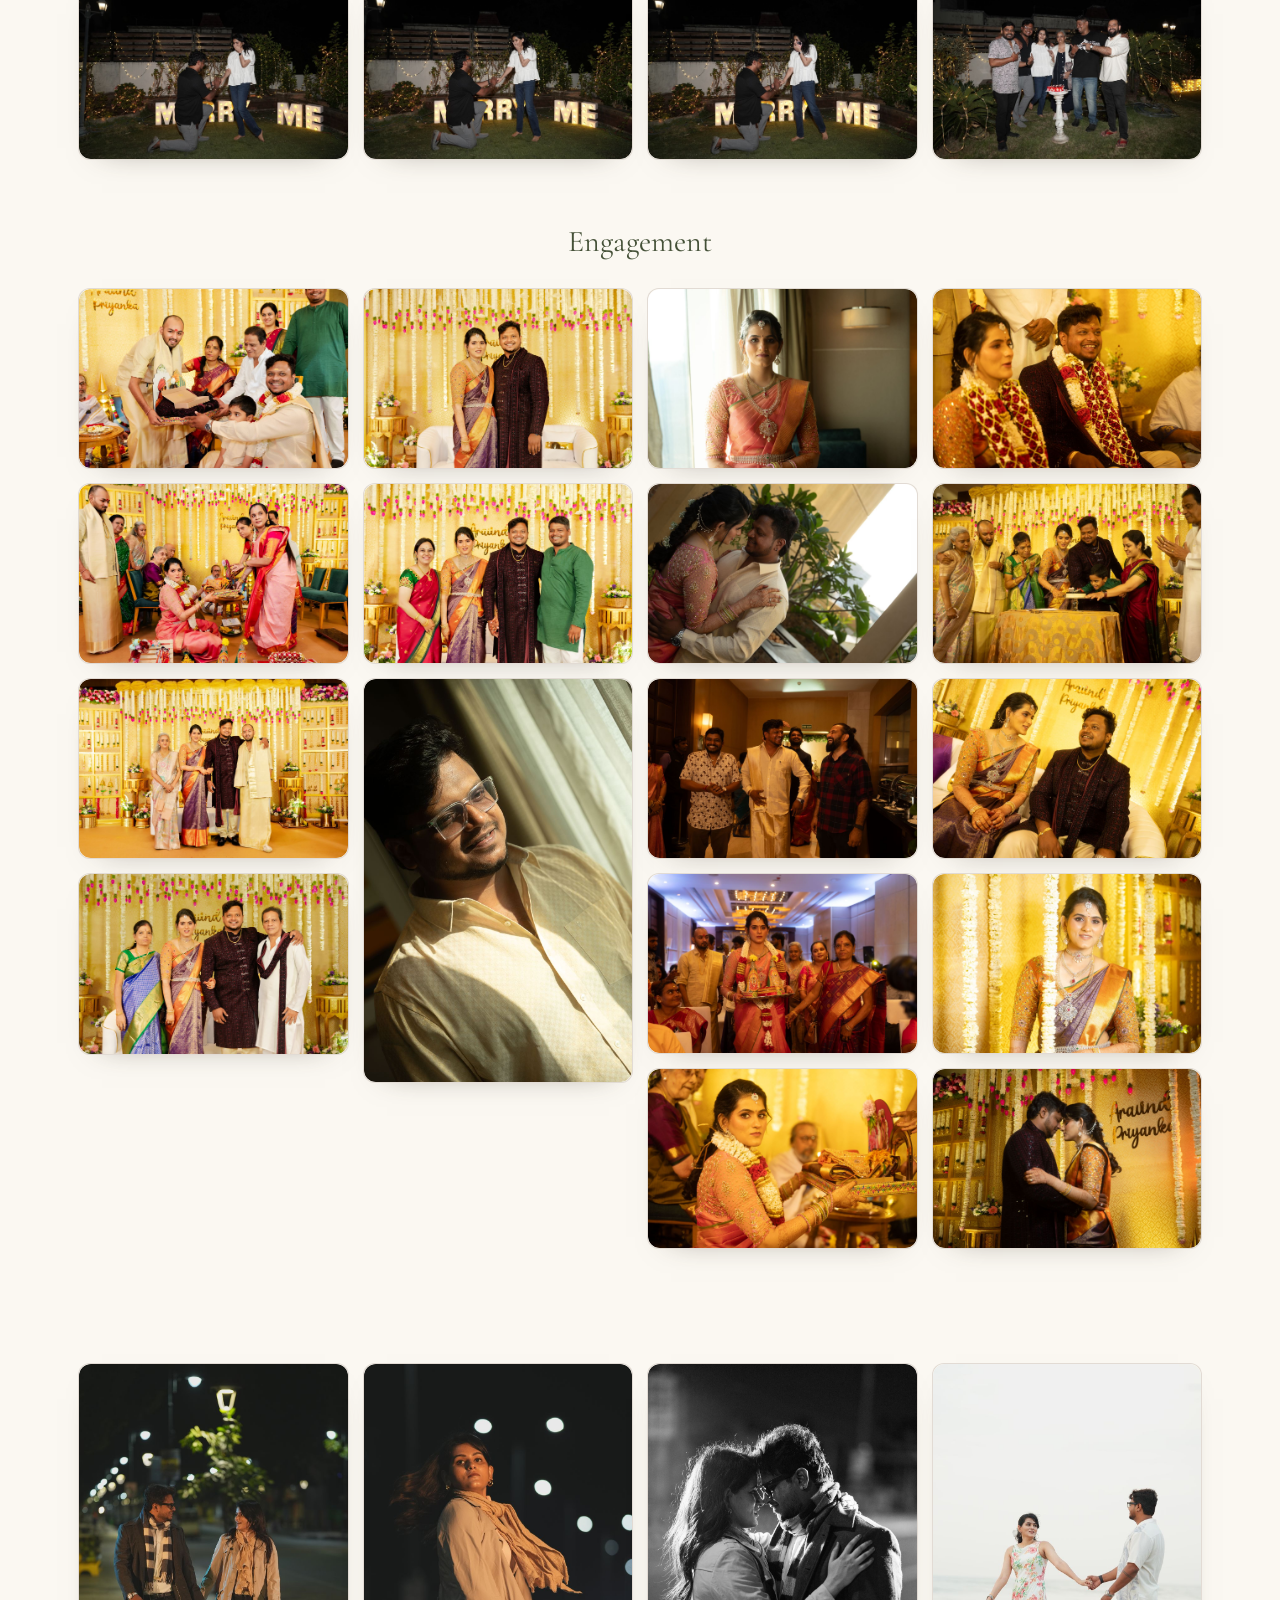
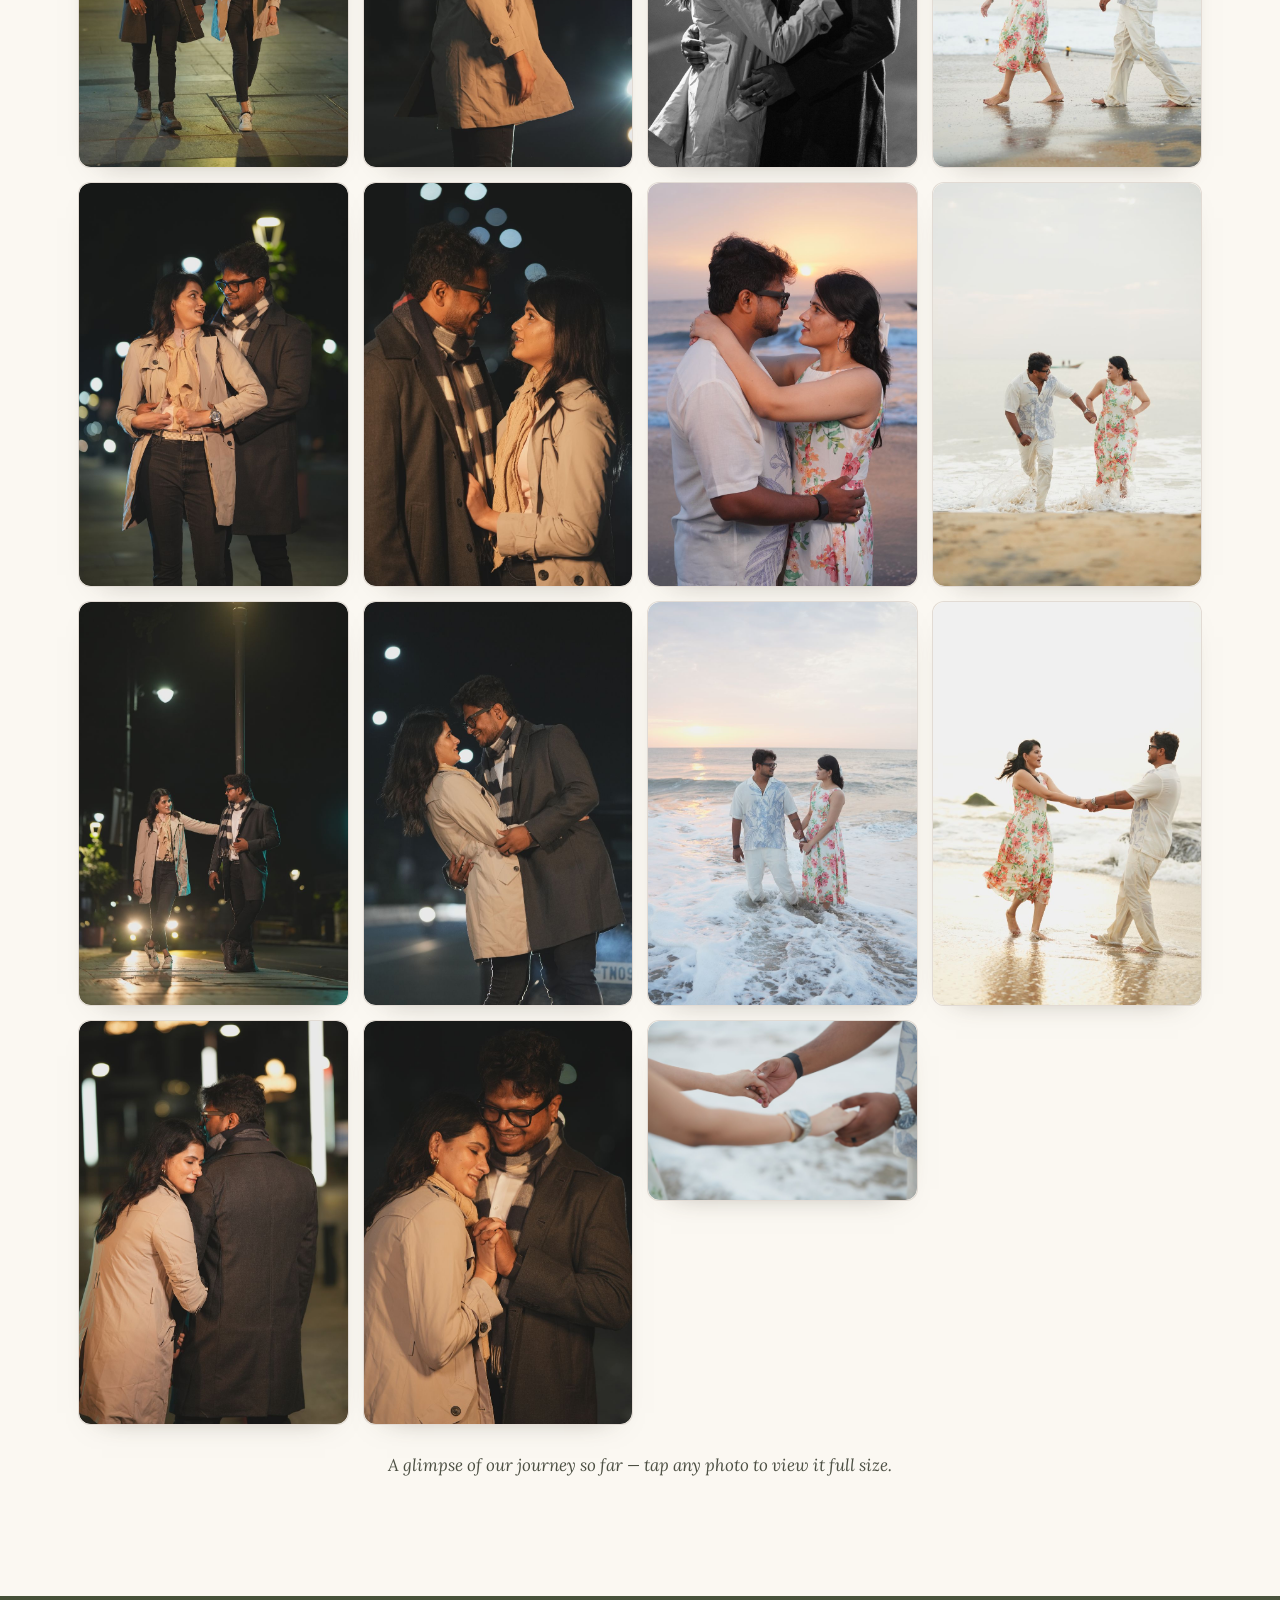
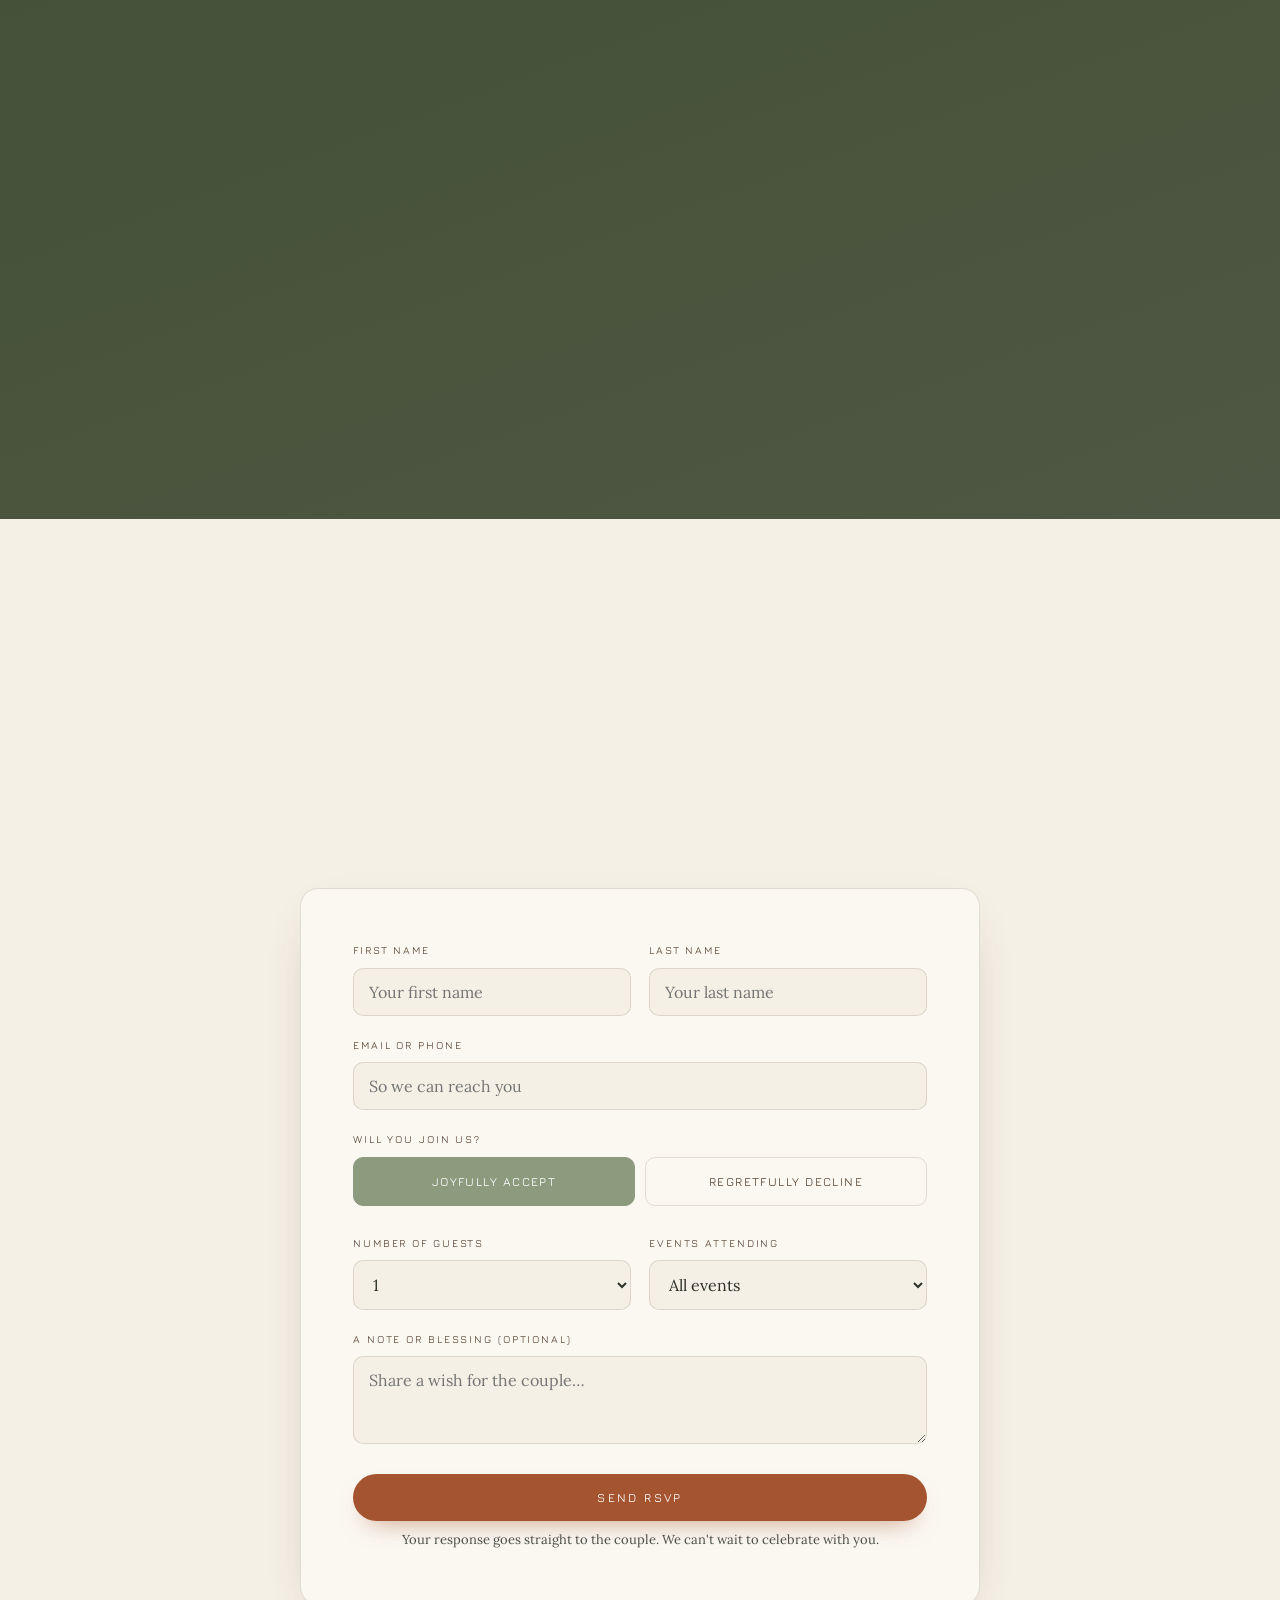
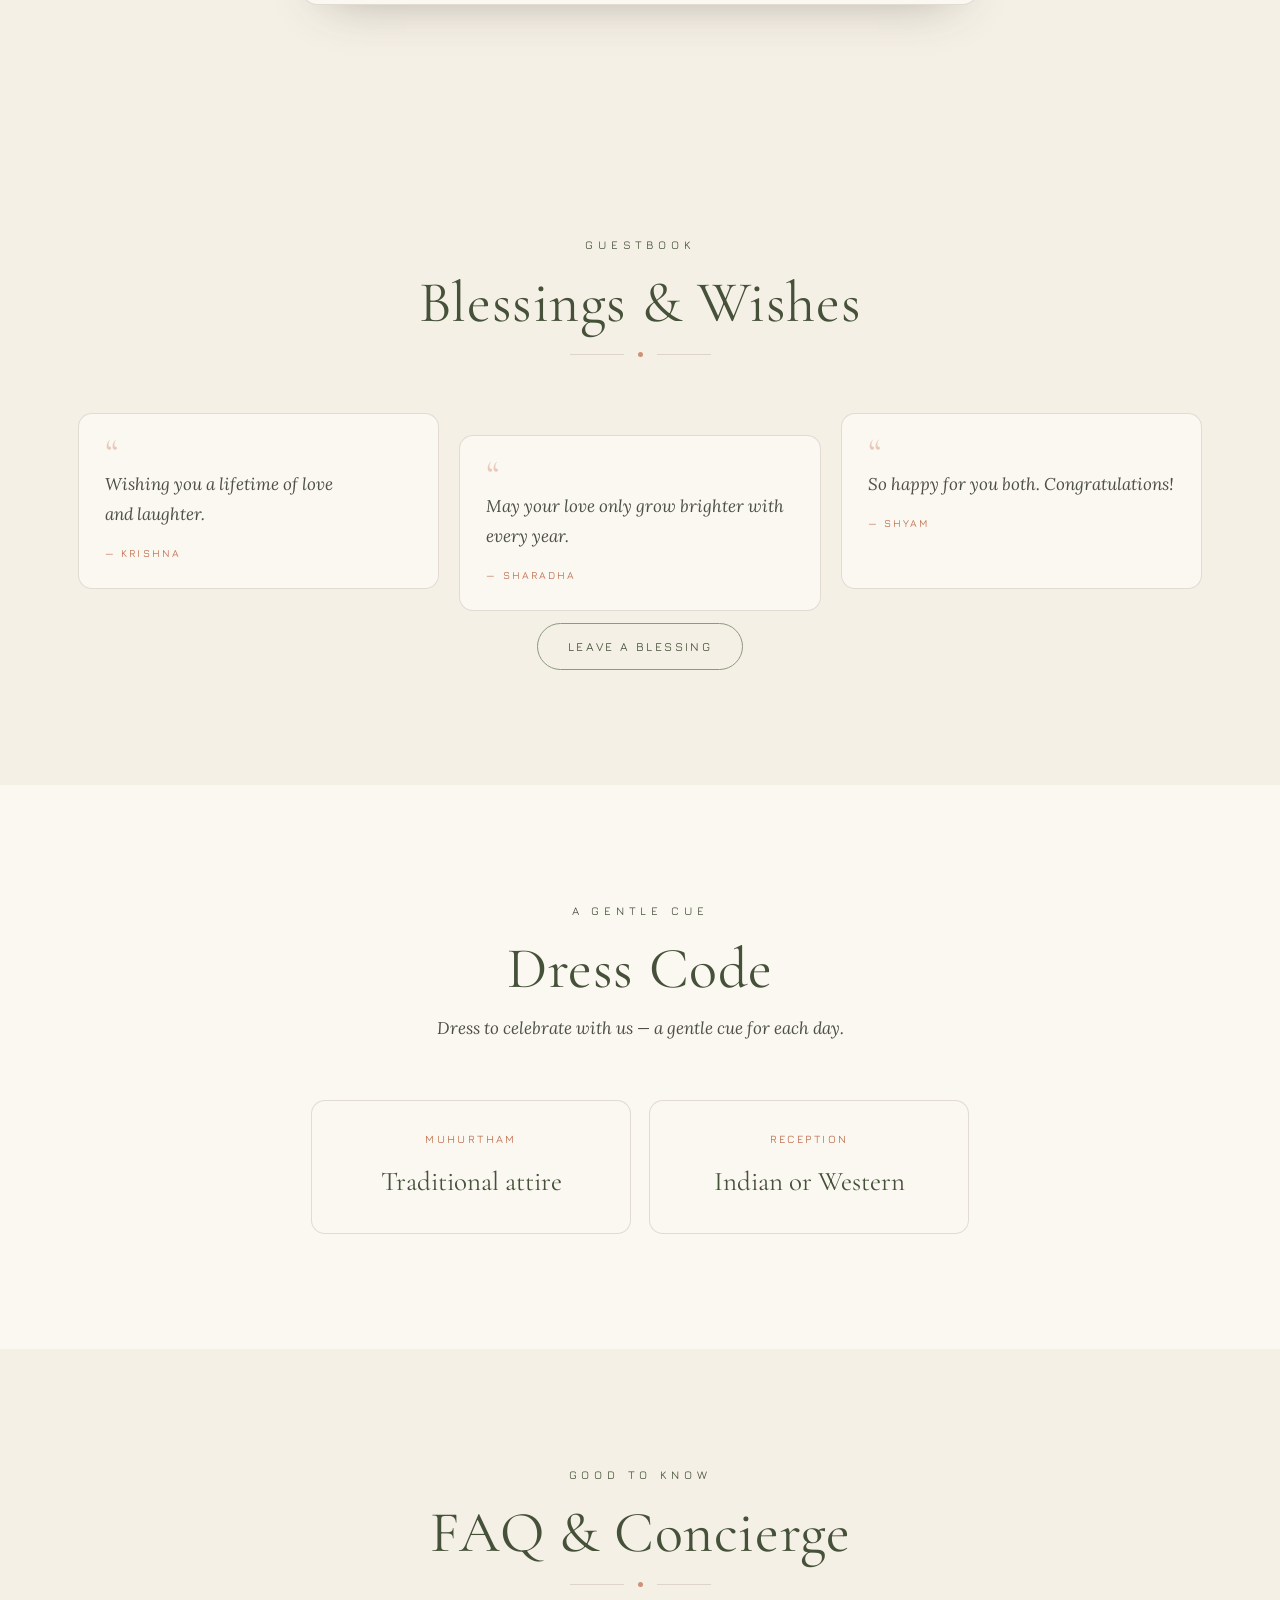
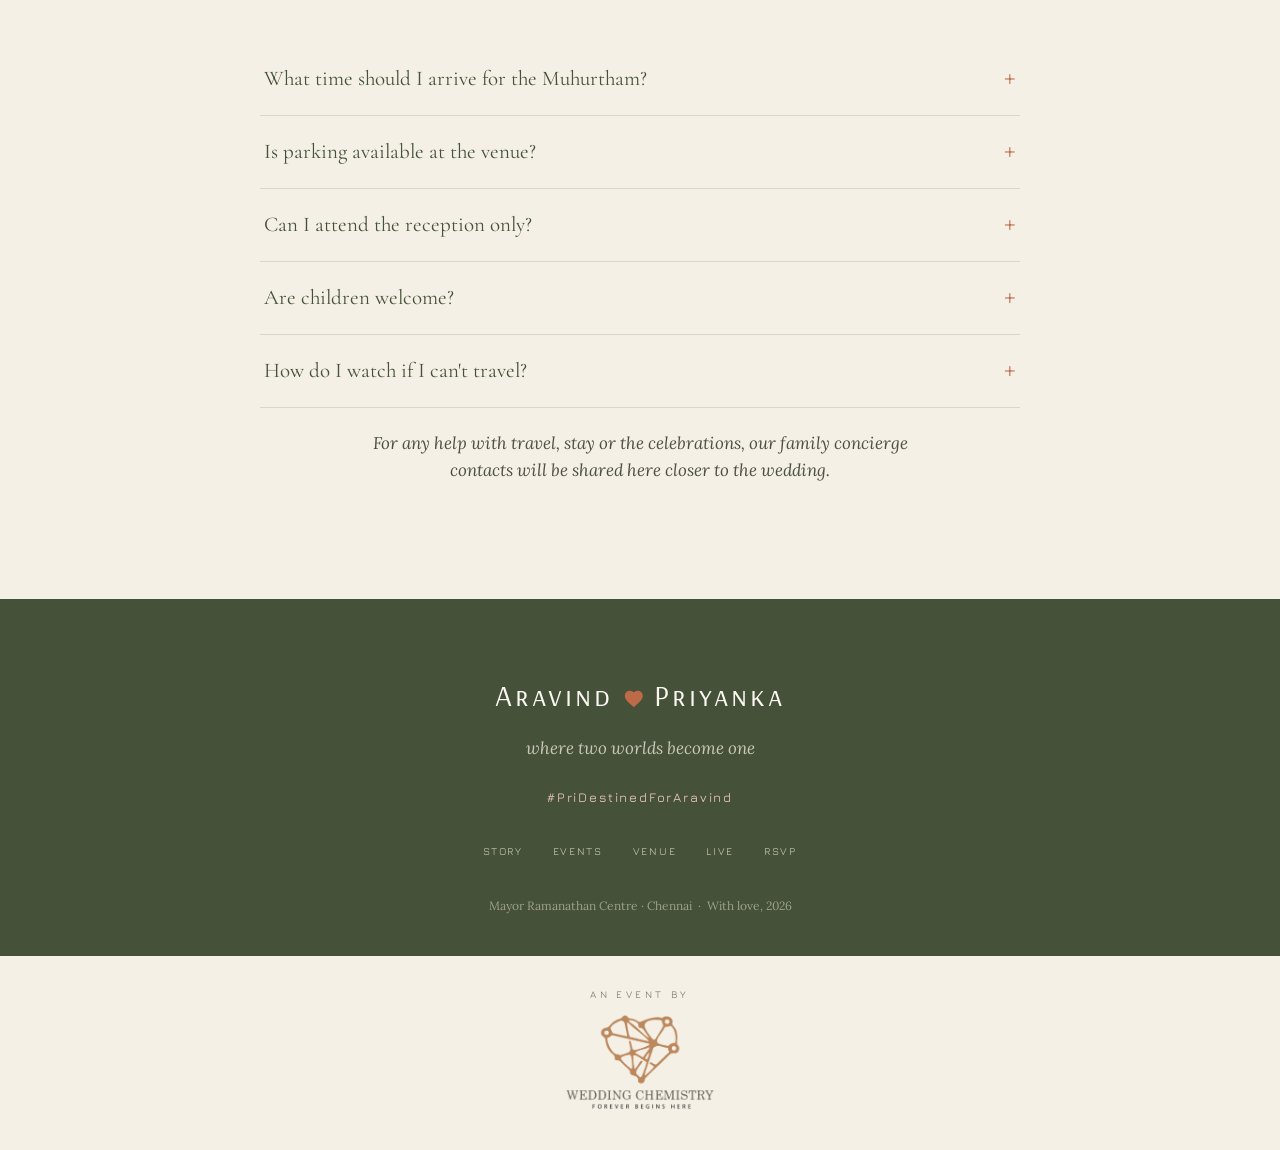
==== commit b4c02d94: "Add WhatsApp/OG share preview (1200x630 card + og:image) to root + intro pages - share.jpg: B&W coup" ====
--- a/index.html
+++ b/index.html
@@ -7,6 +7,23 @@
 <title>Aravind &amp; Priyanka — 11 &amp; 12 July 2026</title>
 <meta name="description" content="The wedding of Aravind Srinivasan &amp; Dr. R. Priyanka — Mayor Ramanathan Centre, Chennai.">
 <link rel="canonical" href="https://aravindandpriyanka.com/intro/">
+
+<!-- Open Graph / WhatsApp share preview (bare-domain crawler reads THIS page, not the redirect target) -->
+<meta property="og:type" content="website">
+<meta property="og:site_name" content="Aravind &amp; Priyanka">
+<meta property="og:url" content="https://aravindandpriyanka.com/">
+<meta property="og:title" content="Aravind &amp; Priyanka — 11 &amp; 12 July 2026">
+<meta property="og:description" content="The wedding of Aravind Srinivasan &amp; Dr. R. Priyanka · Mayor Ramanathan Centre, Chennai · #PriDestinedForAravind">
+<meta property="og:image" content="https://aravindandpriyanka.com/intro/assets/img/share.jpg">
+<meta property="og:image:secure_url" content="https://aravindandpriyanka.com/intro/assets/img/share.jpg">
+<meta property="og:image:type" content="image/jpeg">
+<meta property="og:image:width" content="1200">
+<meta property="og:image:height" content="630">
+<meta property="og:image:alt" content="Aravind &amp; Priyanka">
+<meta name="twitter:card" content="summary_large_image">
+<meta name="twitter:title" content="Aravind &amp; Priyanka — 11 &amp; 12 July 2026">
+<meta name="twitter:description" content="The wedding of Aravind Srinivasan &amp; Dr. R. Priyanka · Mayor Ramanathan Centre, Chennai">
+<meta name="twitter:image" content="https://aravindandpriyanka.com/intro/assets/img/share.jpg">
 <meta http-equiv="refresh" content="0; url=intro/">
 <script>location.replace('intro/' + (location.hash || ''));</script>
 <style>
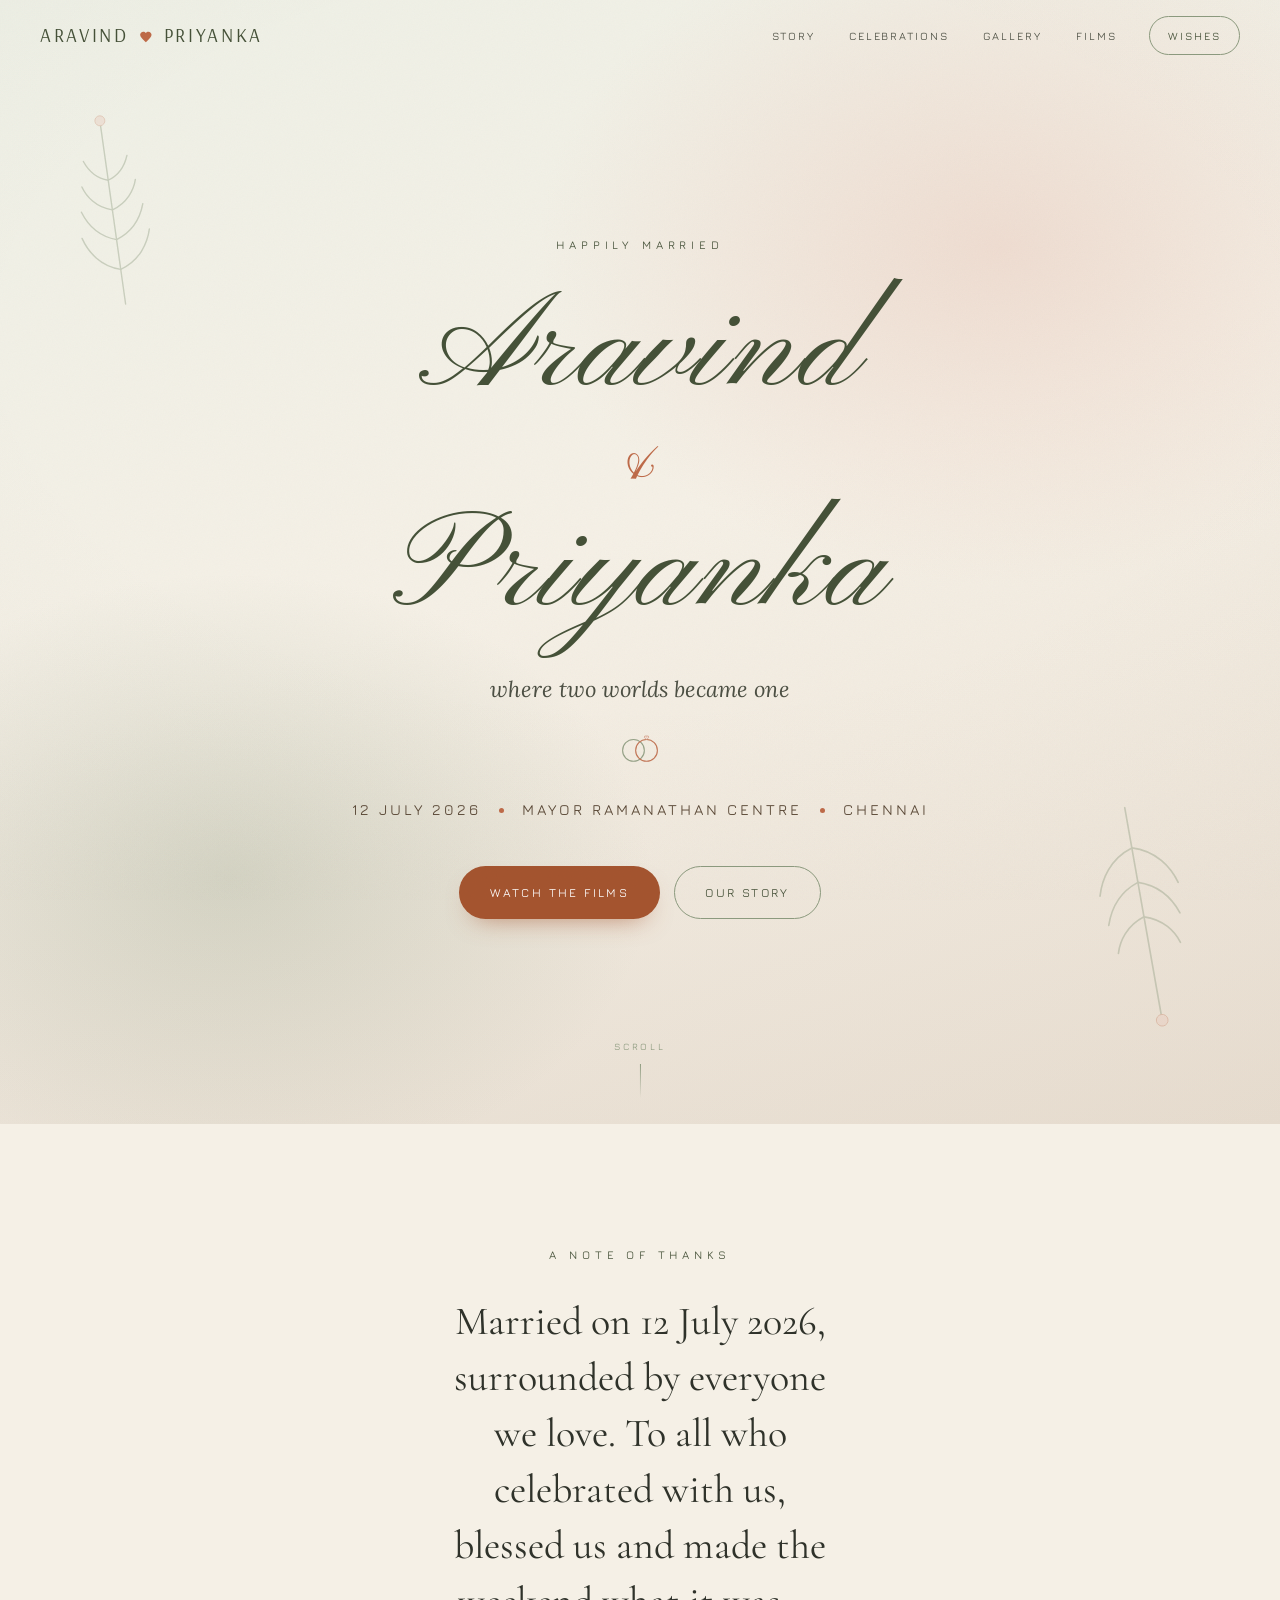
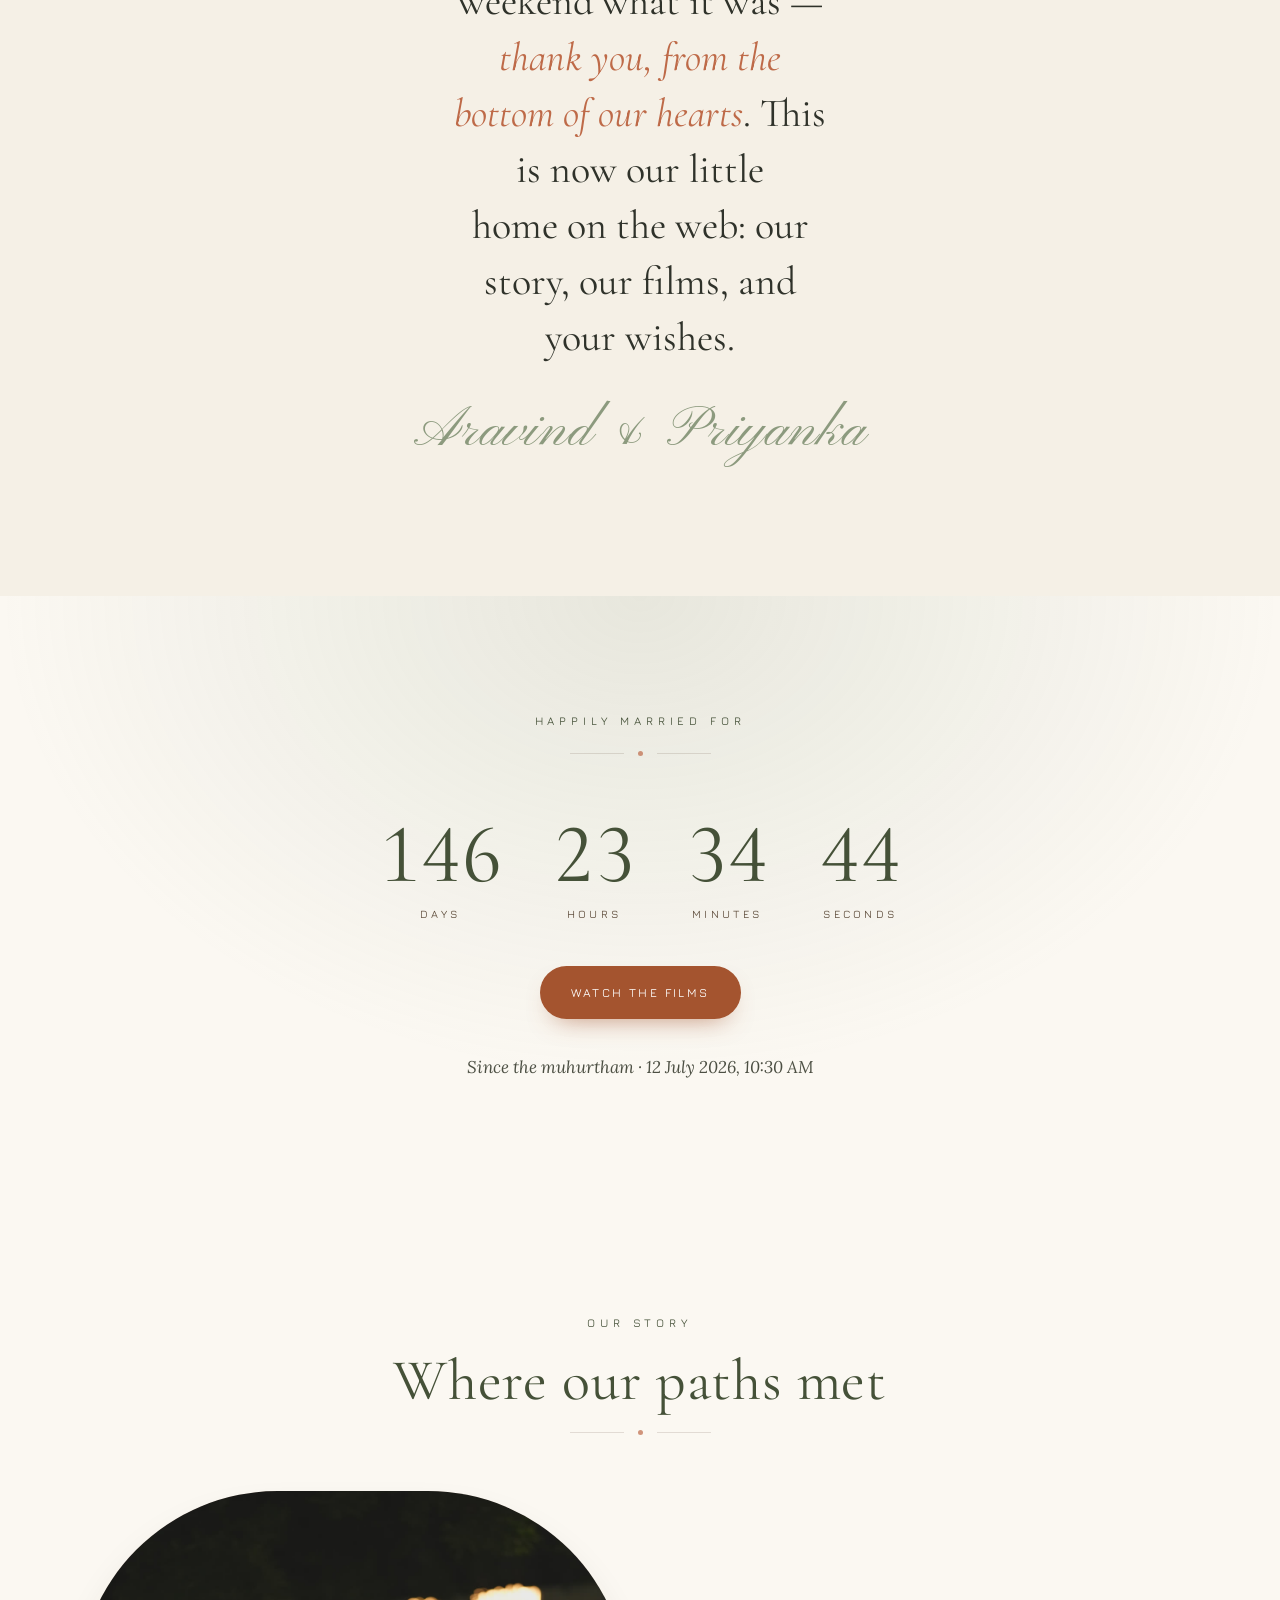
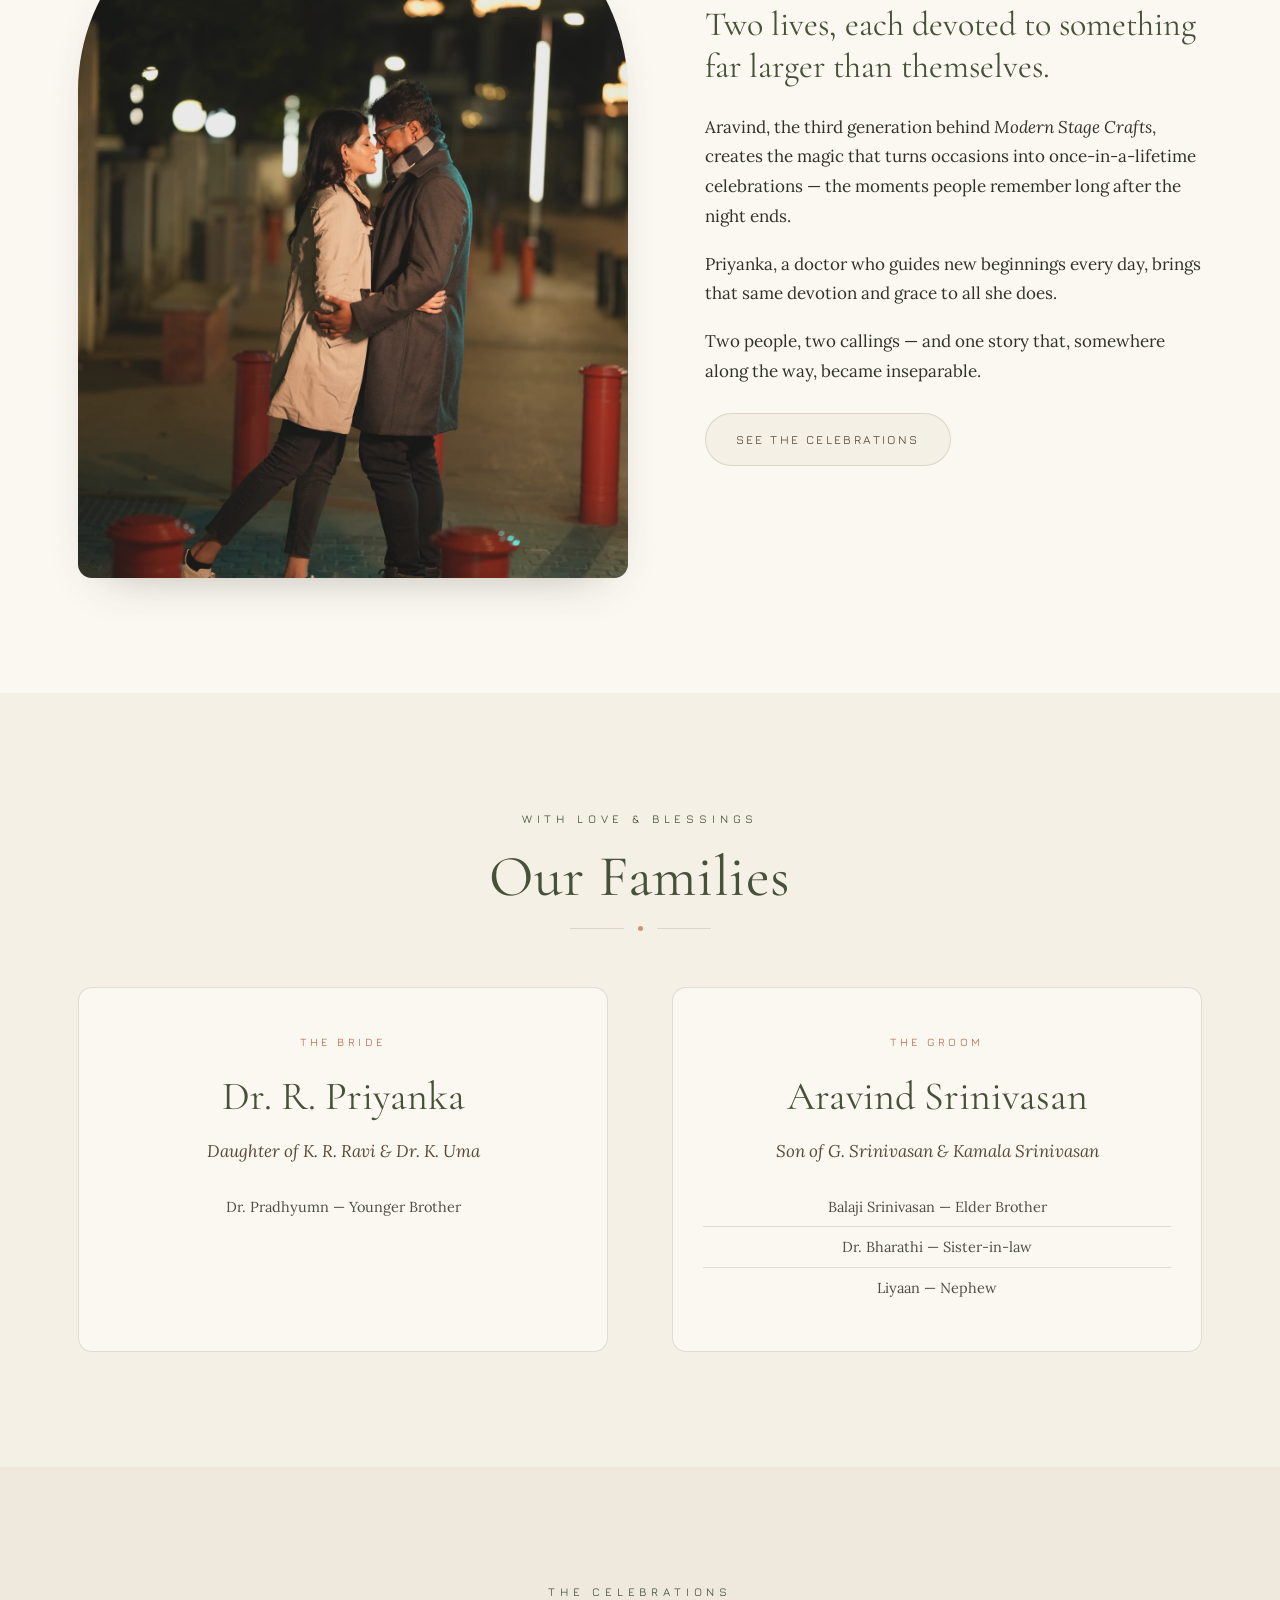
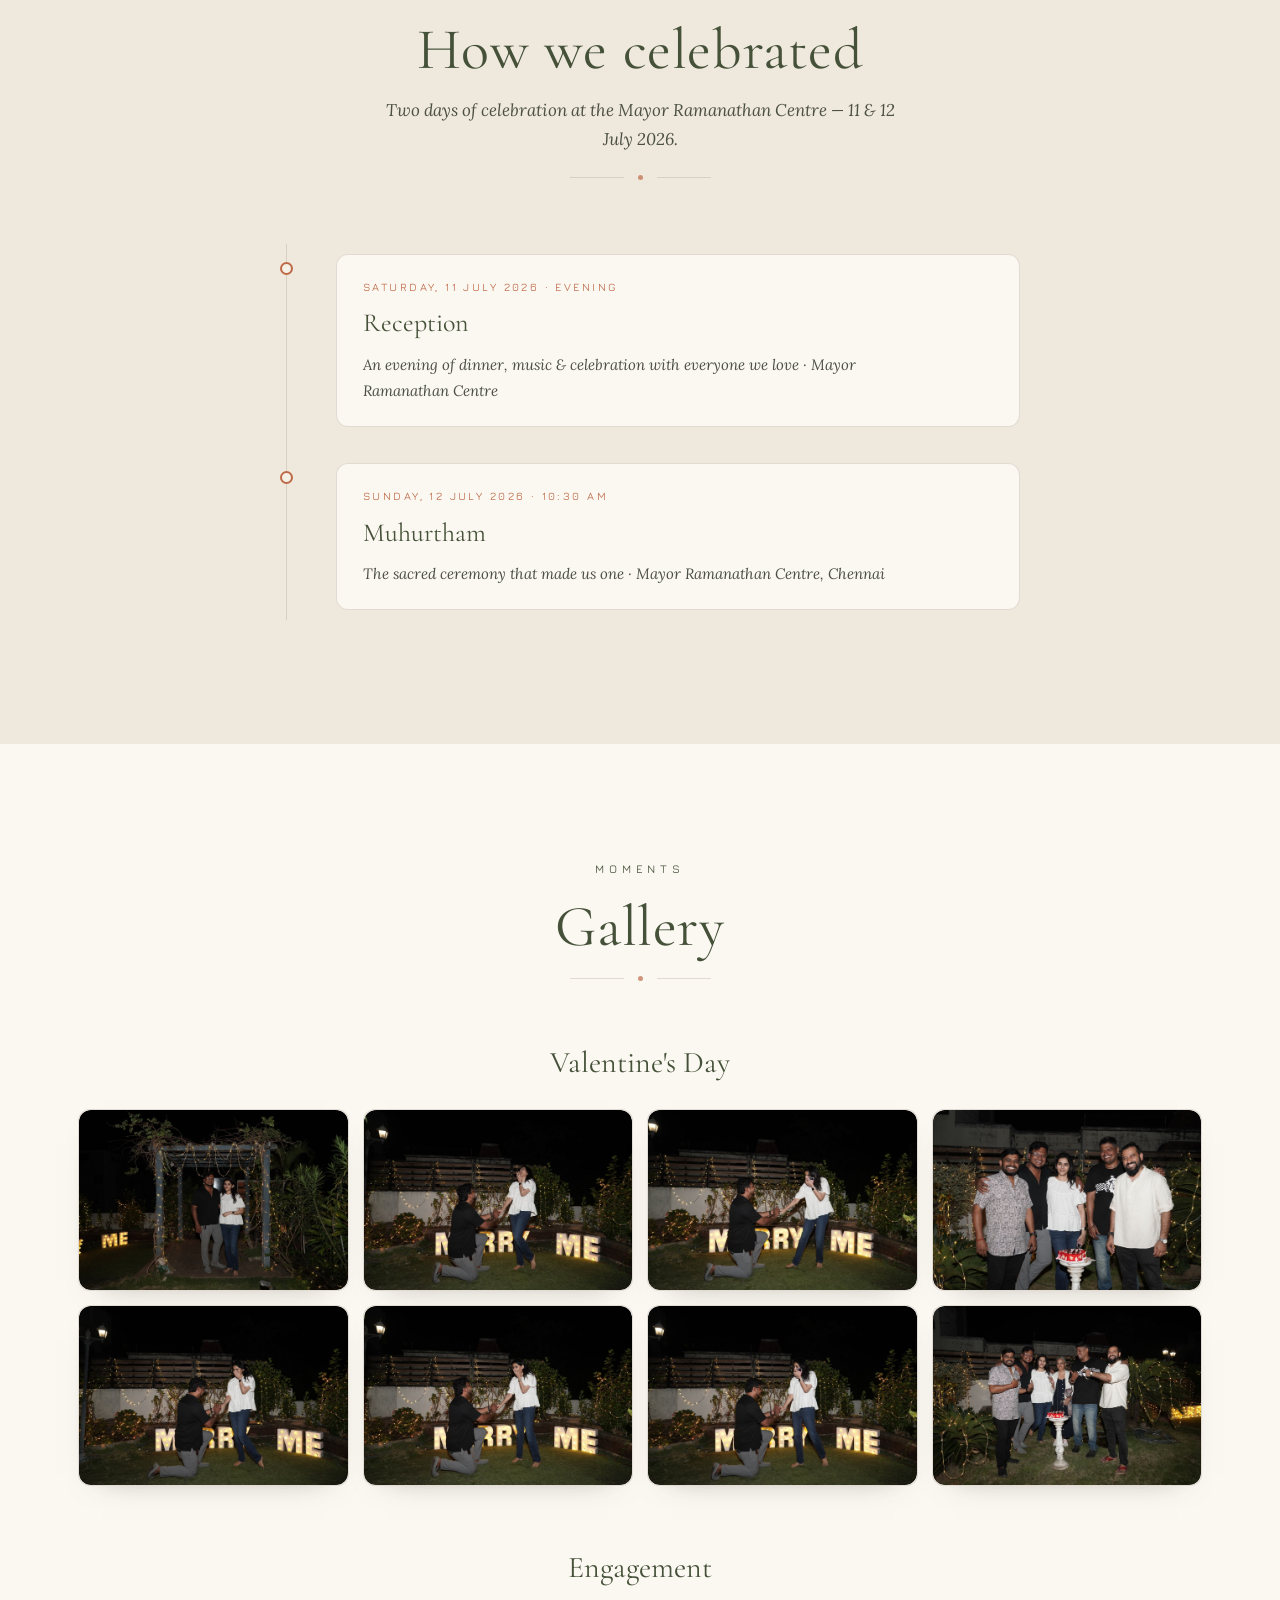
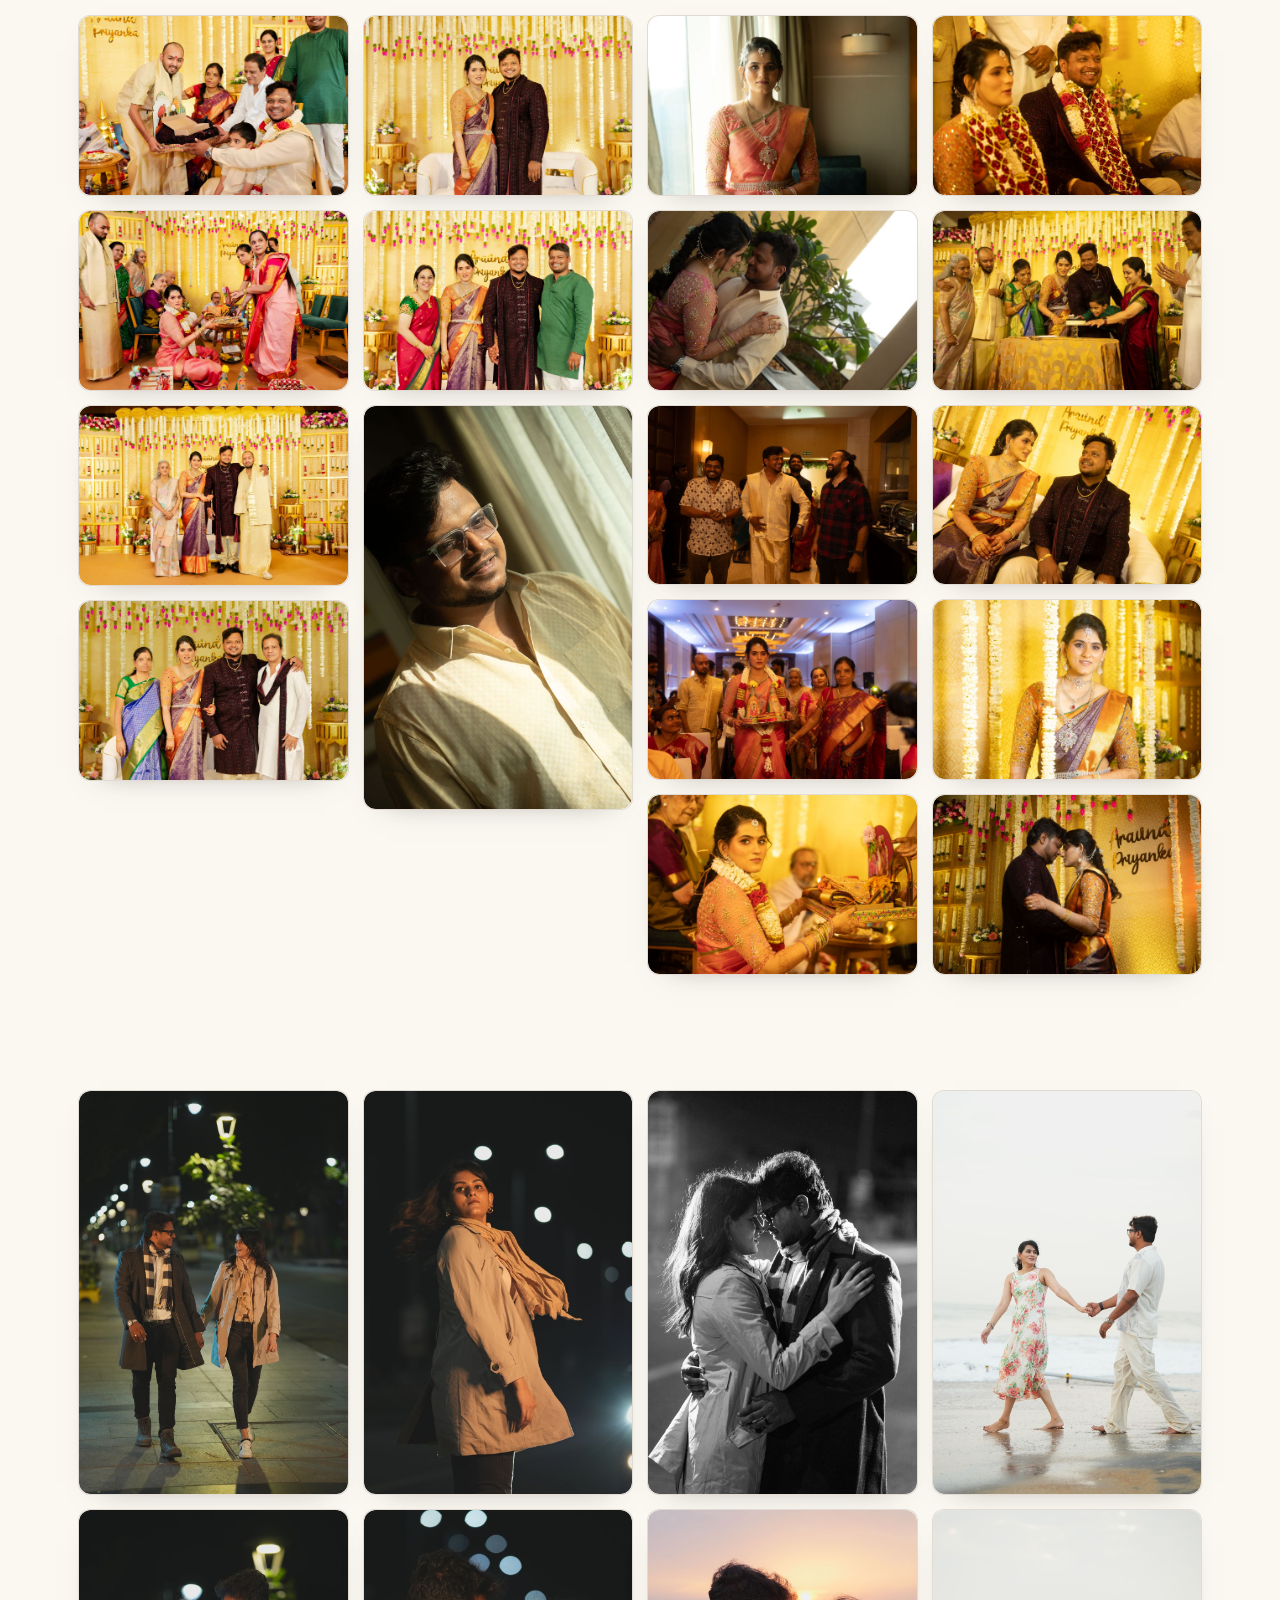
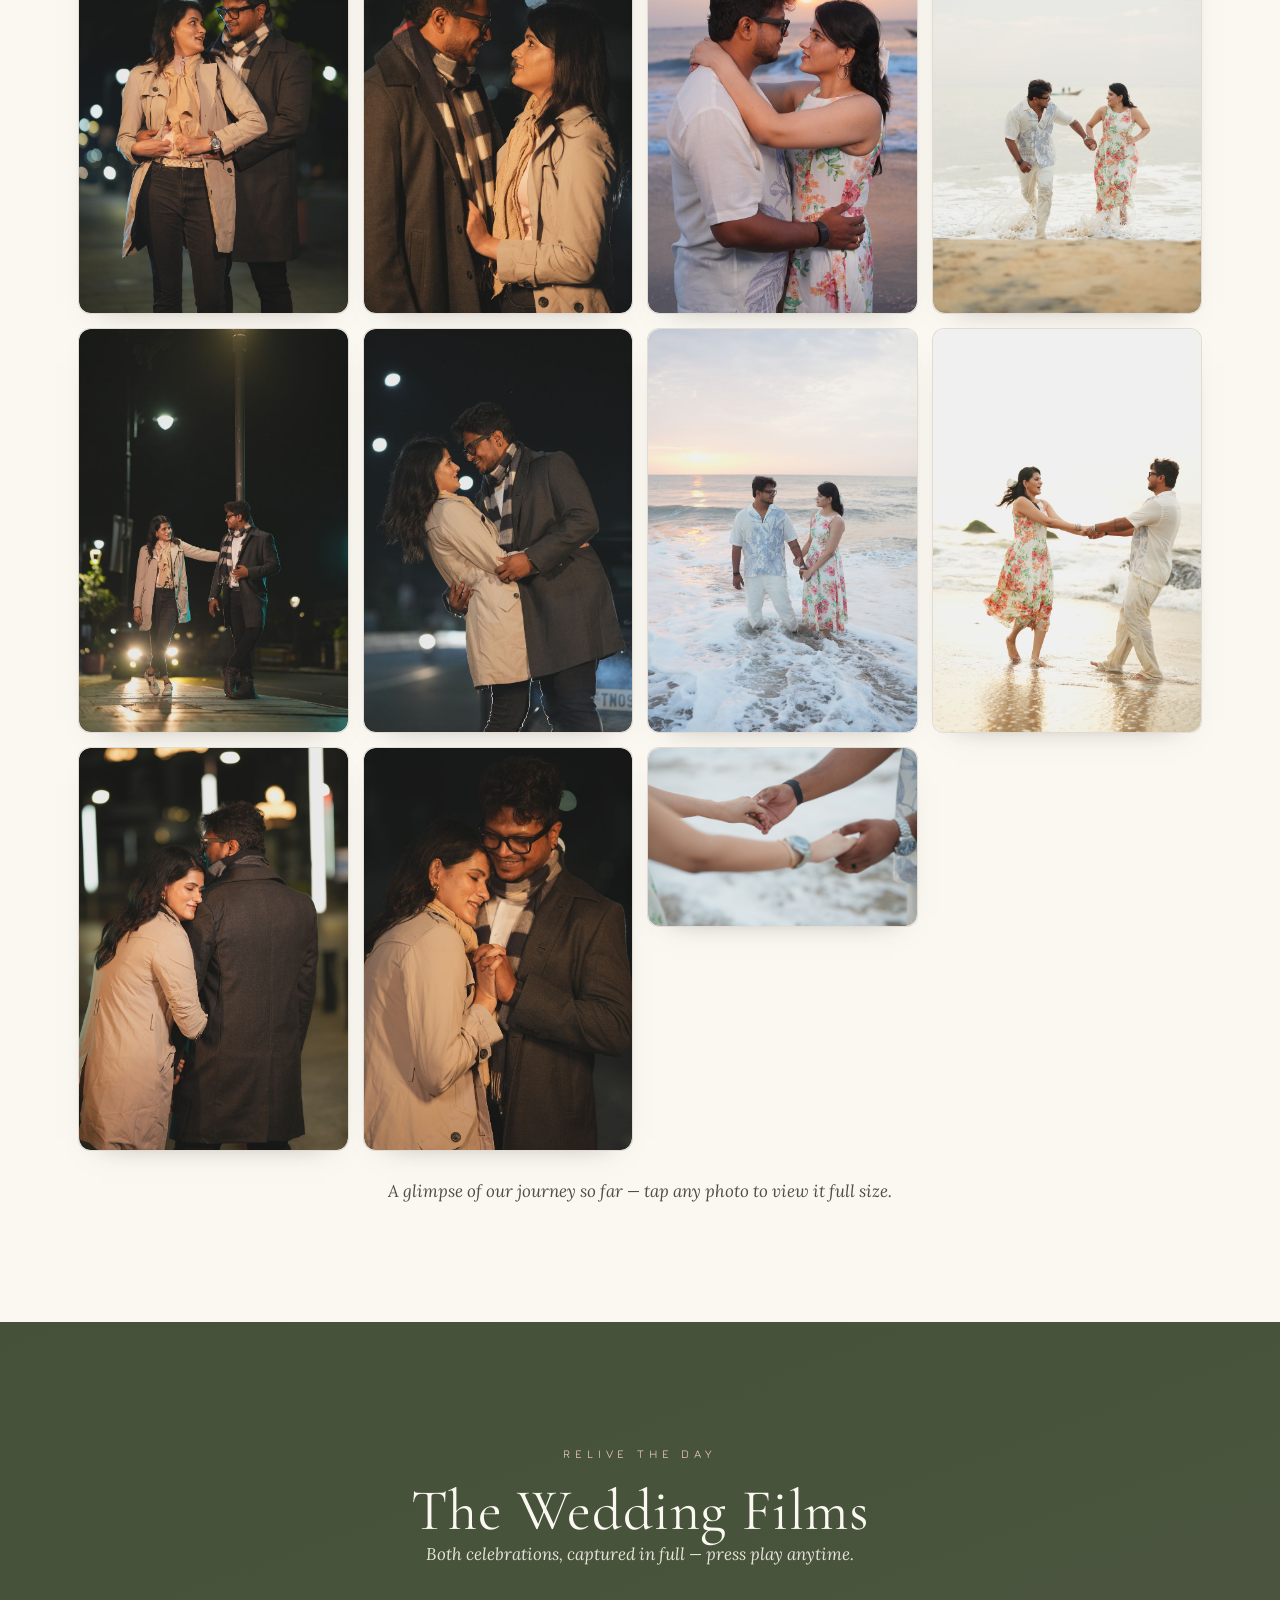
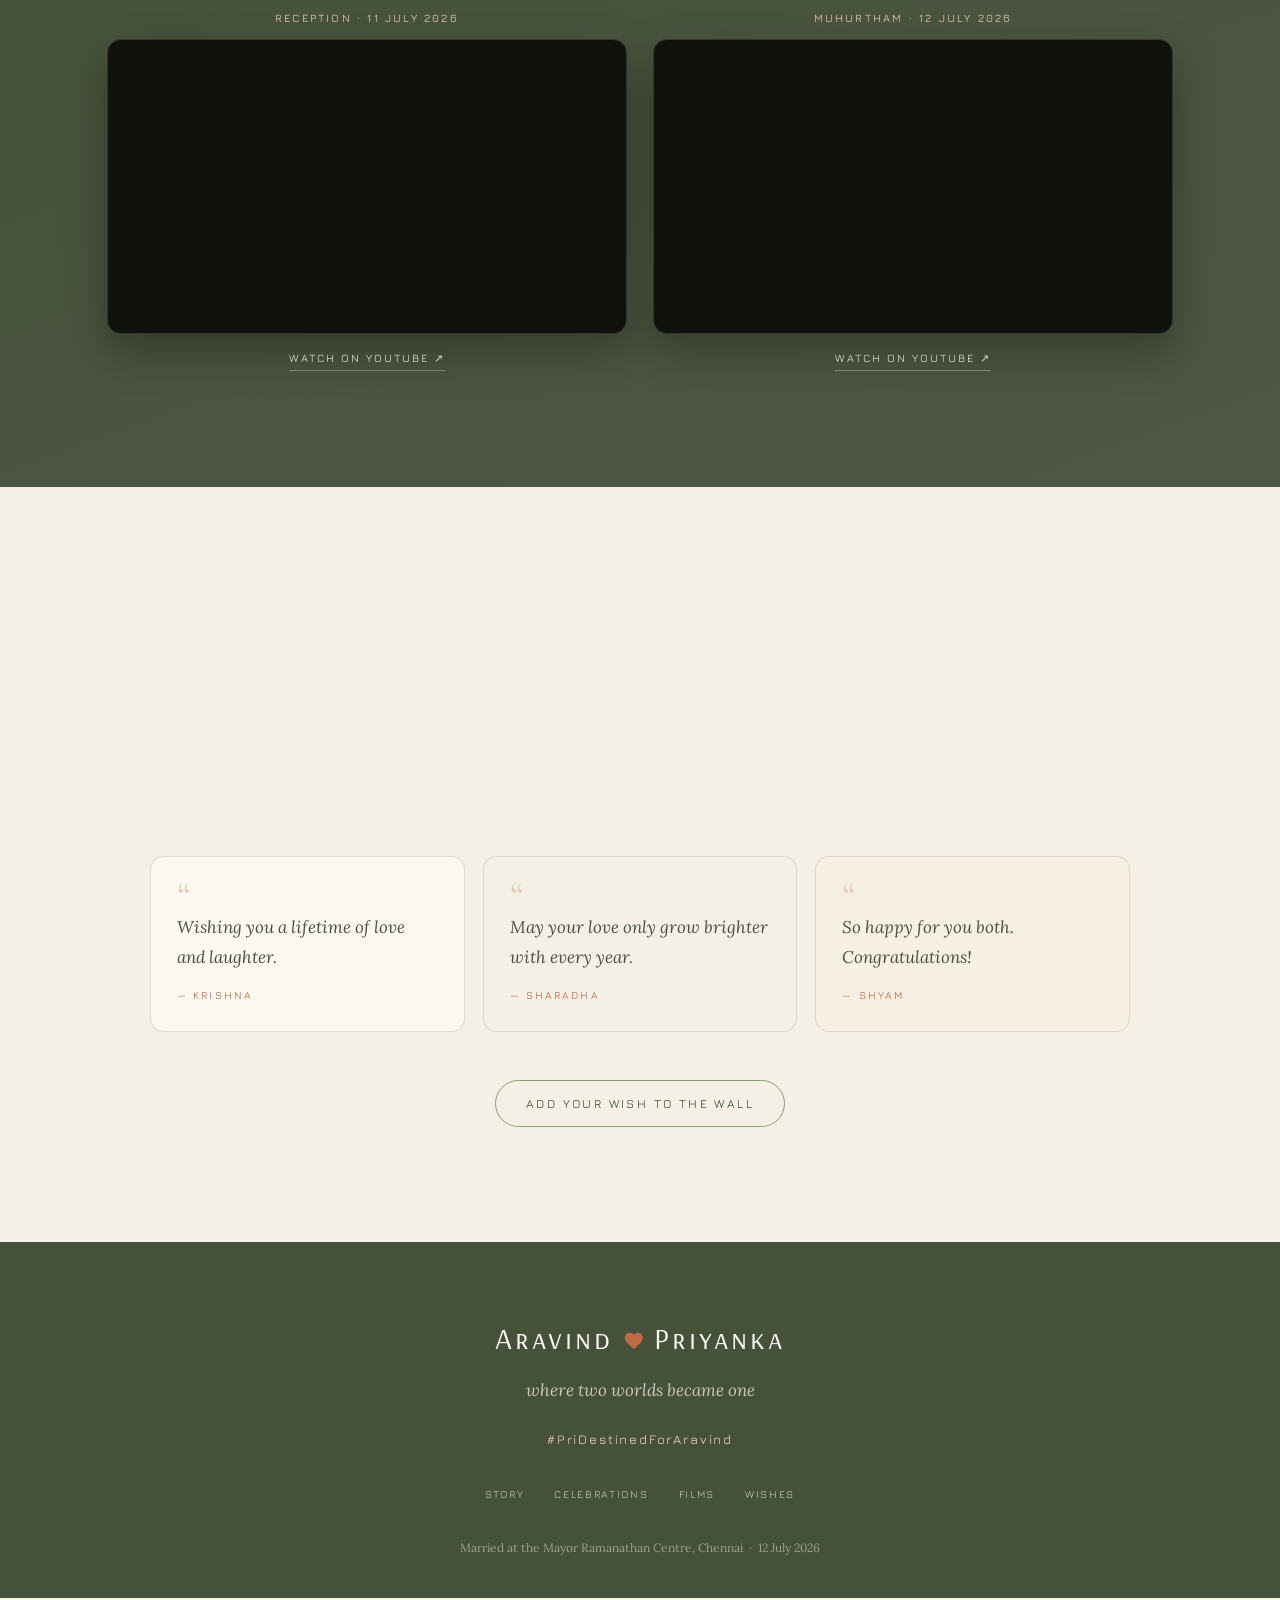
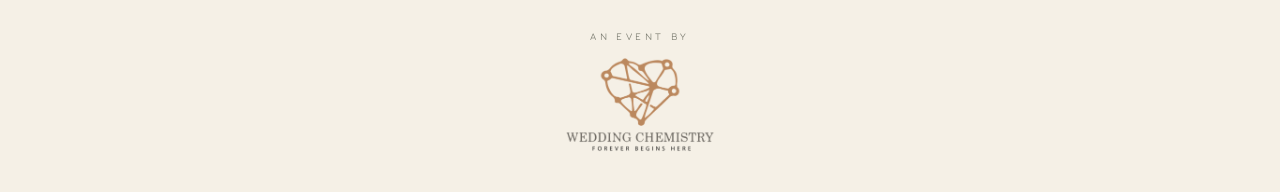
==== commit 2938cf86: "Post-wedding: convert invitation site into the couple's website - Hero: 'Happily married', past-tens" ====
--- a/index.html
+++ b/index.html
@@ -4,26 +4,26 @@
 <meta charset="utf-8">
 <meta name="viewport" content="width=device-width, initial-scale=1">
 <meta name="color-scheme" content="light">
-<title>Aravind &amp; Priyanka — 11 &amp; 12 July 2026</title>
-<meta name="description" content="The wedding of Aravind Srinivasan &amp; Dr. R. Priyanka — Mayor Ramanathan Centre, Chennai.">
+<title>Aravind &amp; Priyanka — Married 12 July 2026</title>
+<meta name="description" content="Aravind Srinivasan &amp; Dr. R. Priyanka — married on 12 July 2026 at the Mayor Ramanathan Centre, Chennai.">
 <link rel="canonical" href="https://aravindandpriyanka.com/intro/">
 
 <!-- Open Graph / WhatsApp share preview (bare-domain crawler reads THIS page, not the redirect target) -->
 <meta property="og:type" content="website">
 <meta property="og:site_name" content="Aravind &amp; Priyanka">
 <meta property="og:url" content="https://aravindandpriyanka.com/">
-<meta property="og:title" content="Aravind &amp; Priyanka — 11 &amp; 12 July 2026">
-<meta property="og:description" content="The wedding of Aravind Srinivasan &amp; Dr. R. Priyanka · Mayor Ramanathan Centre, Chennai · #PriDestinedForAravind">
-<meta property="og:image" content="https://aravindandpriyanka.com/intro/assets/img/share.jpg">
-<meta property="og:image:secure_url" content="https://aravindandpriyanka.com/intro/assets/img/share.jpg">
+<meta property="og:title" content="Aravind &amp; Priyanka — Married 12 July 2026">
+<meta property="og:description" content="Aravind Srinivasan &amp; Dr. R. Priyanka were married on 12 July 2026 in Chennai · #PriDestinedForAravind">
+<meta property="og:image" content="https://aravindandpriyanka.com/intro/assets/img/share.jpg?v=2">
+<meta property="og:image:secure_url" content="https://aravindandpriyanka.com/intro/assets/img/share.jpg?v=2">
 <meta property="og:image:type" content="image/jpeg">
 <meta property="og:image:width" content="1200">
 <meta property="og:image:height" content="630">
 <meta property="og:image:alt" content="Aravind &amp; Priyanka">
 <meta name="twitter:card" content="summary_large_image">
-<meta name="twitter:title" content="Aravind &amp; Priyanka — 11 &amp; 12 July 2026">
-<meta name="twitter:description" content="The wedding of Aravind Srinivasan &amp; Dr. R. Priyanka · Mayor Ramanathan Centre, Chennai">
-<meta name="twitter:image" content="https://aravindandpriyanka.com/intro/assets/img/share.jpg">
+<meta name="twitter:title" content="Aravind &amp; Priyanka — Married 12 July 2026">
+<meta name="twitter:description" content="Aravind Srinivasan &amp; Dr. R. Priyanka were married on 12 July 2026 at the Mayor Ramanathan Centre, Chennai">
+<meta name="twitter:image" content="https://aravindandpriyanka.com/intro/assets/img/share.jpg?v=2">
 <meta http-equiv="refresh" content="0; url=intro/">
 <script>location.replace('intro/' + (location.hash || ''));</script>
 <style>
@@ -37,7 +37,7 @@
 <body>
   <div>
     <p style="font-size:22px;letter-spacing:.04em;">Aravind <span class="heart">&#9829;</span> Priyanka</p>
-    <p style="font-style:italic;opacity:.8;">Taking you to our invitation…</p>
+    <p style="font-style:italic;opacity:.8;">Taking you to our story…</p>
     <p style="margin-top:18px;"><a href="intro/">Tap here if you are not redirected</a></p>
   </div>
 </body>
